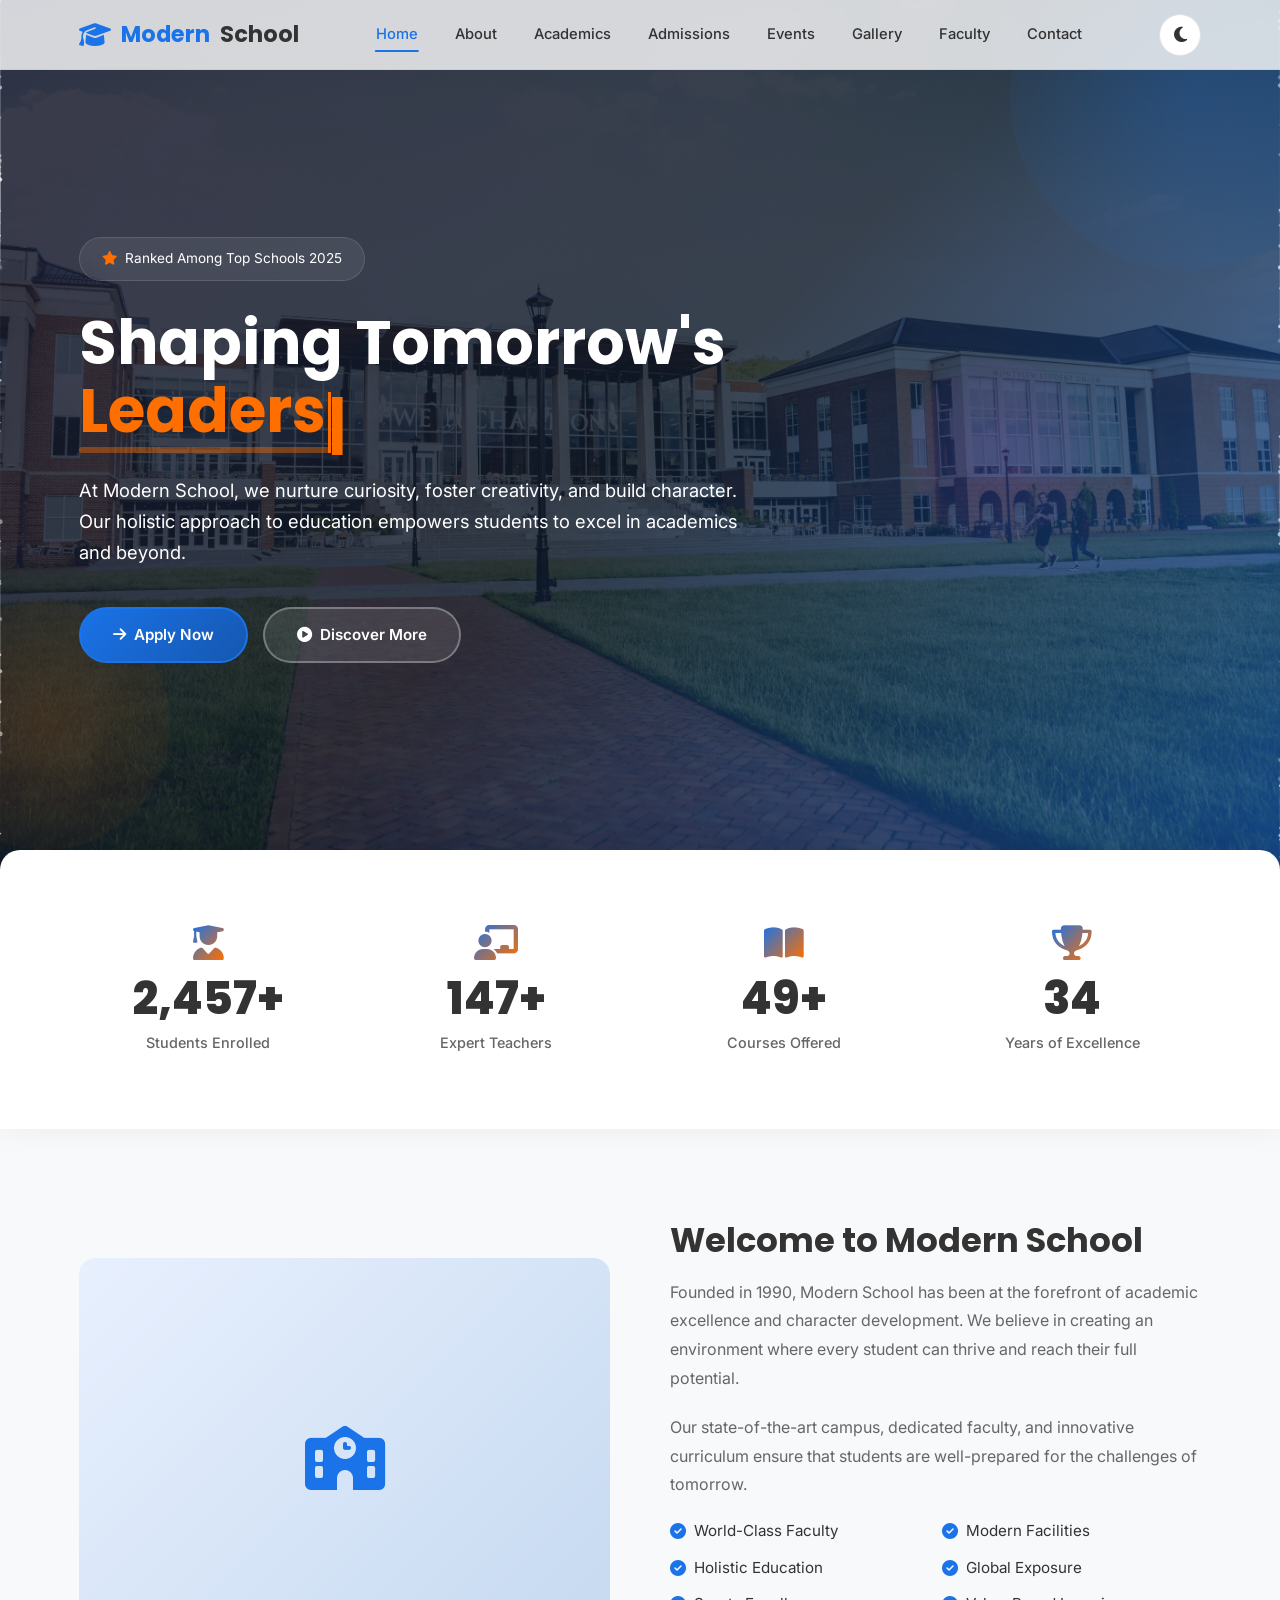
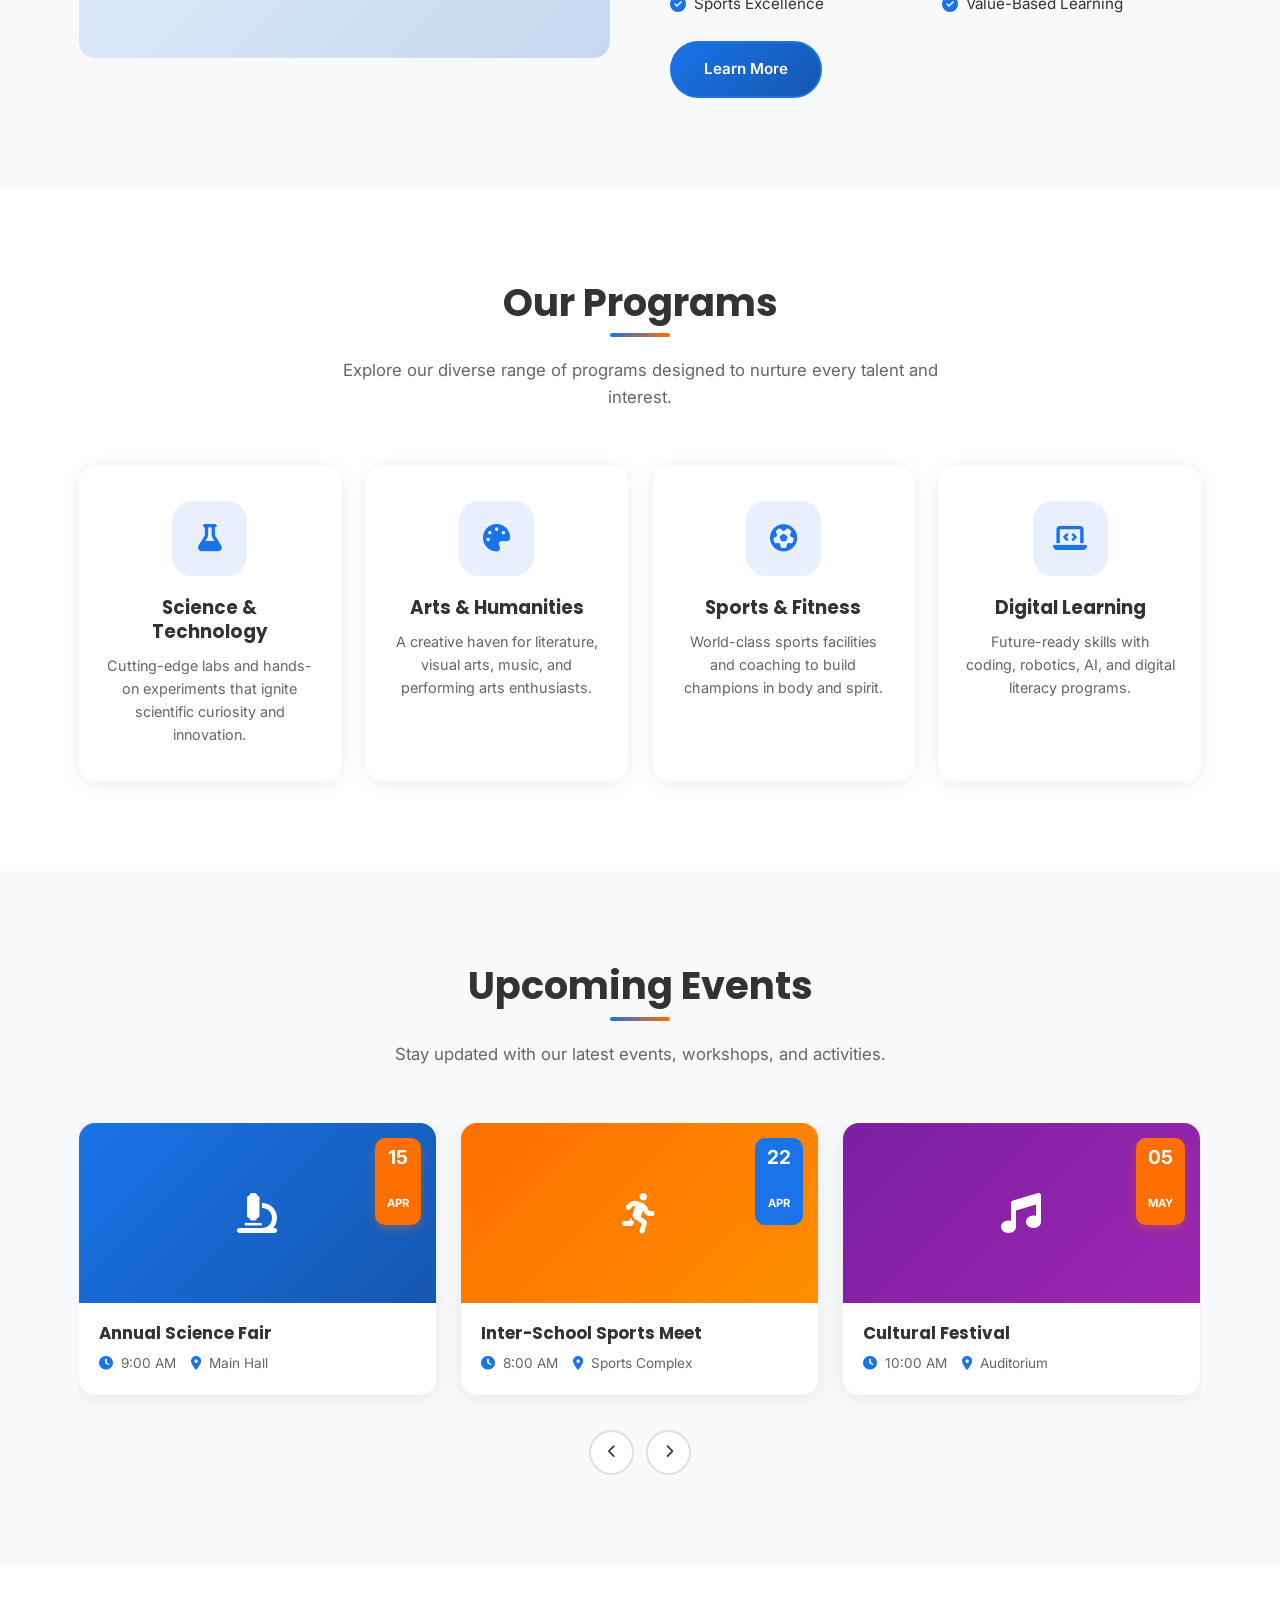
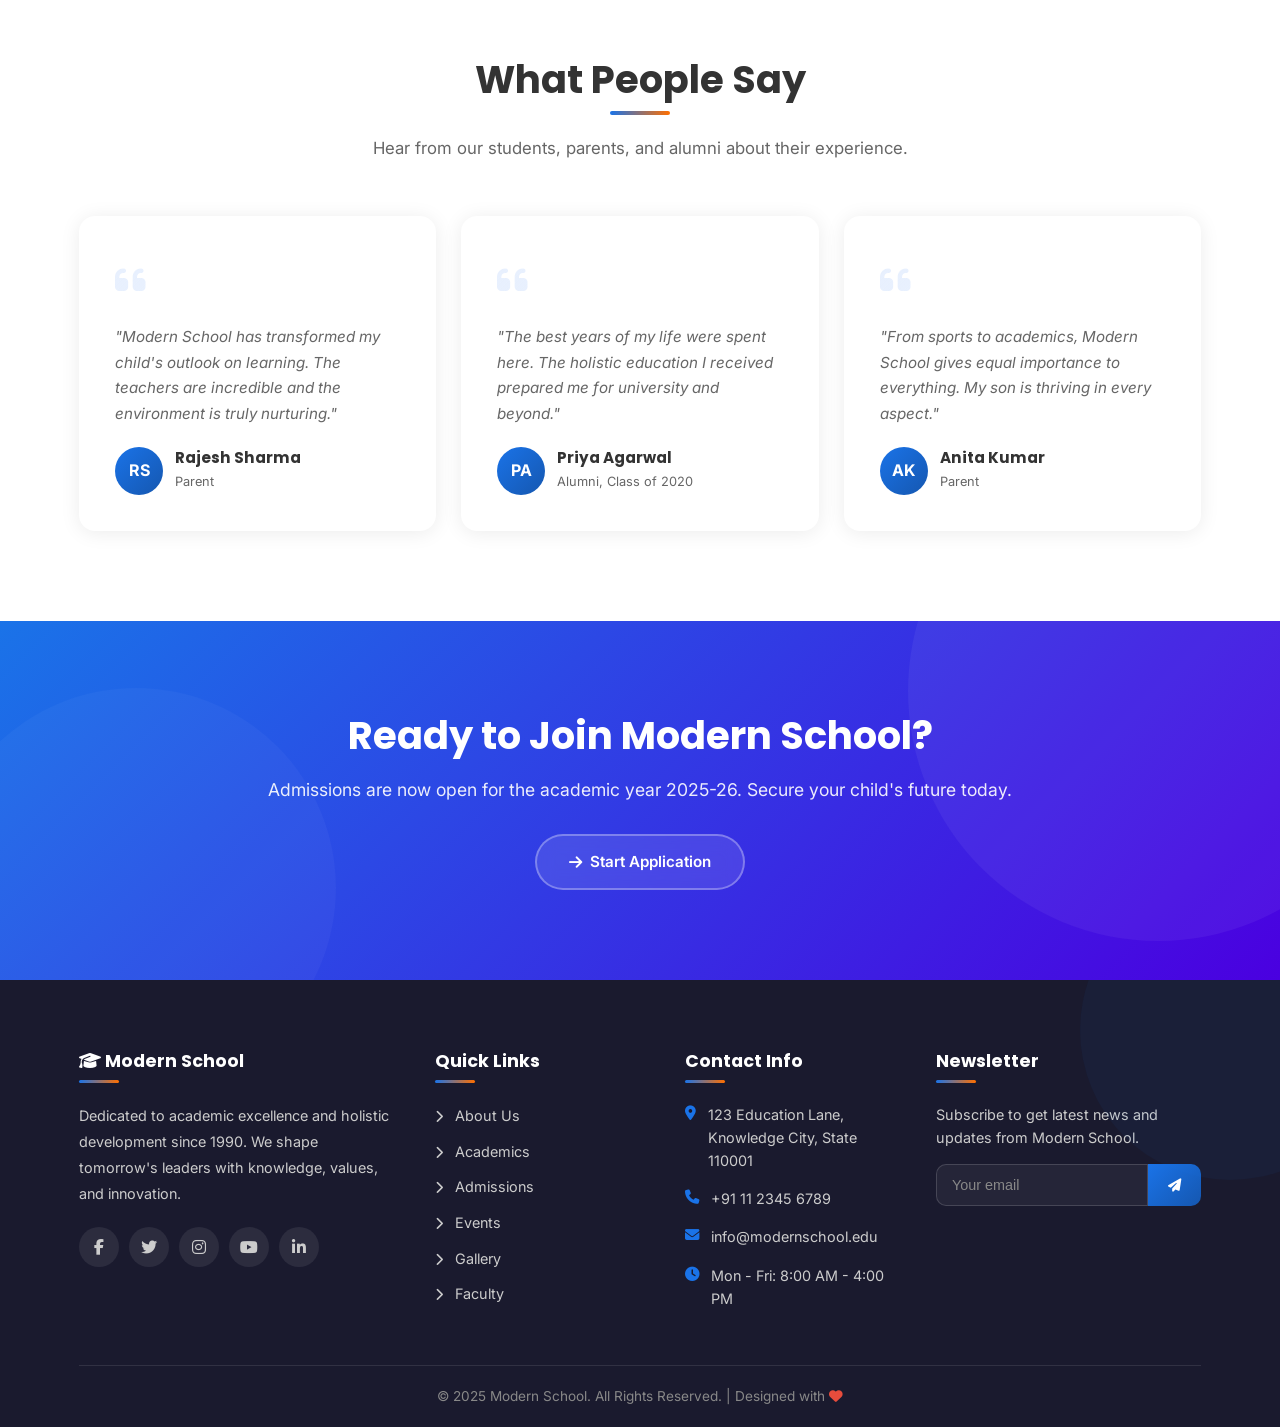
==== index.html @ cb068c55 "Initial commit" ====
<!DOCTYPE html>
<html lang="en">
<head>
  <meta charset="UTF-8">
  <meta name="viewport" content="width=device-width, initial-scale=1.0">
  <title>Modern School — Shaping Tomorrow's Leaders</title>
  <link rel="preconnect" href="https://fonts.googleapis.com">
  <link href="https://fonts.googleapis.com/css2?family=Inter:wght@400;500;600;700&family=Poppins:wght@600;700;800&display=swap" rel="stylesheet">
  <link rel="stylesheet" href="https://cdnjs.cloudflare.com/ajax/libs/font-awesome/6.4.0/css/all.min.css">
  <link rel="stylesheet" href="css/style.css">
</head>
<body class="loading">

  <!-- PRELOADER -->
  <div class="preloader">
    <div class="preloader-spinner"></div>
    <div class="preloader-text">Modern School</div>
  </div>

  <!-- NAVBAR -->
  <nav class="navbar">
    <div class="container">
      <a href="index.html" class="nav-logo">
        <i class="fas fa-graduation-cap"></i>
        Modern<span>School</span>
      </a>
      <div class="nav-links">
        <a href="index.html" class="active">Home</a>
        <a href="about.html">About</a>
        <a href="academics.html">Academics</a>
        <a href="admissions.html">Admissions</a>
        <a href="events.html">Events</a>
        <a href="gallery.html">Gallery</a>
        <a href="teachers.html">Faculty</a>
        <a href="contact.html">Contact</a>
      </div>
      <div class="nav-right">
        <button class="theme-toggle" aria-label="Toggle dark mode">
          <i class="fas fa-moon"></i>
        </button>
        <button class="hamburger" aria-label="Toggle menu">
          <span></span><span></span><span></span>
        </button>
      </div>
    </div>
  </nav>

  <!-- MOBILE MENU -->
  <div class="mobile-overlay"></div>
  <div class="mobile-menu">
    <a href="index.html" class="active">Home</a>
    <a href="about.html">About</a>
    <a href="academics.html">Academics</a>
    <a href="admissions.html">Admissions</a>
    <a href="events.html">Events</a>
    <a href="gallery.html">Gallery</a>
    <a href="teachers.html">Faculty</a>
    <a href="contact.html">Contact</a>
  </div>

  <!-- HERO SECTION -->
  <section class="hero">
    <canvas id="particles-canvas"></canvas>
    <div class="hero-shapes">
      <div class="shape"></div>
      <div class="shape"></div>
      <div class="shape"></div>
    </div>
    <div class="container">
      <div class="hero-content">
        <div class="hero-badge">
          <i class="fas fa-star"></i>
          Ranked Among Top Schools 2025
        </div>
        <h1>Shaping Tomorrow's <span class="highlight"><span class="typed-text" data-words='["Leaders","Innovators","Thinkers","Achievers"]'></span><span class="typed-cursor">|</span></span></h1>
        <p>At Modern School, we nurture curiosity, foster creativity, and build character. Our holistic approach to education empowers students to excel in academics and beyond.</p>
        <div class="hero-buttons">
          <a href="admissions.html" class="btn btn-primary">
            <i class="fas fa-arrow-right"></i> Apply Now
          </a>
          <a href="about.html" class="btn btn-secondary">
            <i class="fas fa-play-circle"></i> Discover More
          </a>
        </div>
      </div>
    </div>
  </section>

  <!-- STATS COUNTER -->
  <section class="stats">
    <div class="container">
      <div class="stats-grid stagger-reveal">
        <div class="stat-item">
          <i class="fas fa-user-graduate"></i>
          <div class="stat-number" data-target="2500" data-suffix="+">0</div>
          <div class="stat-label">Students Enrolled</div>
        </div>
        <div class="stat-item">
          <i class="fas fa-chalkboard-teacher"></i>
          <div class="stat-number" data-target="150" data-suffix="+">0</div>
          <div class="stat-label">Expert Teachers</div>
        </div>
        <div class="stat-item">
          <i class="fas fa-book-open"></i>
          <div class="stat-number" data-target="50" data-suffix="+">0</div>
          <div class="stat-label">Courses Offered</div>
        </div>
        <div class="stat-item">
          <i class="fas fa-trophy"></i>
          <div class="stat-number" data-target="35" data-suffix="">0</div>
          <div class="stat-label">Years of Excellence</div>
        </div>
      </div>
    </div>
  </section>

  <!-- ABOUT PREVIEW -->
  <section class="section bg-light">
    <div class="container">
      <div class="about-preview">
        <div class="about-img reveal-left">
          <div class="about-img-placeholder">
            <i class="fas fa-school"></i>
          </div>
        </div>
        <div class="about-text reveal-right">
          <h2>Welcome to Modern School</h2>
          <p>Founded in 1990, Modern School has been at the forefront of academic excellence and character development. We believe in creating an environment where every student can thrive and reach their full potential.</p>
          <p>Our state-of-the-art campus, dedicated faculty, and innovative curriculum ensure that students are well-prepared for the challenges of tomorrow.</p>
          <ul class="about-features">
            <li><i class="fas fa-check-circle"></i> World-Class Faculty</li>
            <li><i class="fas fa-check-circle"></i> Modern Facilities</li>
            <li><i class="fas fa-check-circle"></i> Holistic Education</li>
            <li><i class="fas fa-check-circle"></i> Global Exposure</li>
            <li><i class="fas fa-check-circle"></i> Sports Excellence</li>
            <li><i class="fas fa-check-circle"></i> Value-Based Learning</li>
          </ul>
          <a href="about.html" class="btn btn-primary">Learn More</a>
        </div>
      </div>
    </div>
  </section>

  <!-- FEATURED PROGRAMS -->
  <section class="section bg-white">
    <div class="container">
      <div class="section-header reveal">
        <h2>Our Programs</h2>
        <p>Explore our diverse range of programs designed to nurture every talent and interest.</p>
      </div>
      <div class="programs-grid stagger-reveal">
        <div class="program-card">
          <div class="program-icon"><i class="fas fa-flask"></i></div>
          <h3>Science & Technology</h3>
          <p>Cutting-edge labs and hands-on experiments that ignite scientific curiosity and innovation.</p>
        </div>
        <div class="program-card">
          <div class="program-icon"><i class="fas fa-palette"></i></div>
          <h3>Arts & Humanities</h3>
          <p>A creative haven for literature, visual arts, music, and performing arts enthusiasts.</p>
        </div>
        <div class="program-card">
          <div class="program-icon"><i class="fas fa-futbol"></i></div>
          <h3>Sports & Fitness</h3>
          <p>World-class sports facilities and coaching to build champions in body and spirit.</p>
        </div>
        <div class="program-card">
          <div class="program-icon"><i class="fas fa-laptop-code"></i></div>
          <h3>Digital Learning</h3>
          <p>Future-ready skills with coding, robotics, AI, and digital literacy programs.</p>
        </div>
      </div>
    </div>
  </section>

  <!-- UPCOMING EVENTS -->
  <section class="section bg-light">
    <div class="container">
      <div class="section-header reveal">
        <h2>Upcoming Events</h2>
        <p>Stay updated with our latest events, workshops, and activities.</p>
      </div>
      <div class="events-carousel">
        <div class="events-track">
          <div class="event-card">
            <div class="event-img">
              <i class="fas fa-microscope"></i>
              <div class="event-date-badge">
                <span class="day">15</span>
                <span class="month">Apr</span>
              </div>
            </div>
            <div class="event-info">
              <h3>Annual Science Fair</h3>
              <div class="event-meta">
                <span><i class="fas fa-clock"></i> 9:00 AM</span>
                <span><i class="fas fa-map-marker-alt"></i> Main Hall</span>
              </div>
            </div>
          </div>
          <div class="event-card">
            <div class="event-img" style="background: linear-gradient(135deg, #ff6f00, #ff8f00);">
              <i class="fas fa-running"></i>
              <div class="event-date-badge" style="background: var(--primary);">
                <span class="day">22</span>
                <span class="month">Apr</span>
              </div>
            </div>
            <div class="event-info">
              <h3>Inter-School Sports Meet</h3>
              <div class="event-meta">
                <span><i class="fas fa-clock"></i> 8:00 AM</span>
                <span><i class="fas fa-map-marker-alt"></i> Sports Complex</span>
              </div>
            </div>
          </div>
          <div class="event-card">
            <div class="event-img" style="background: linear-gradient(135deg, #7b1fa2, #9c27b0);">
              <i class="fas fa-music"></i>
              <div class="event-date-badge">
                <span class="day">05</span>
                <span class="month">May</span>
              </div>
            </div>
            <div class="event-info">
              <h3>Cultural Festival</h3>
              <div class="event-meta">
                <span><i class="fas fa-clock"></i> 10:00 AM</span>
                <span><i class="fas fa-map-marker-alt"></i> Auditorium</span>
              </div>
            </div>
          </div>
          <div class="event-card">
            <div class="event-img" style="background: linear-gradient(135deg, #2e7d32, #43a047);">
              <i class="fas fa-tree"></i>
              <div class="event-date-badge">
                <span class="day">12</span>
                <span class="month">May</span>
              </div>
            </div>
            <div class="event-info">
              <h3>Environment Day Rally</h3>
              <div class="event-meta">
                <span><i class="fas fa-clock"></i> 7:30 AM</span>
                <span><i class="fas fa-map-marker-alt"></i> Campus Grounds</span>
              </div>
            </div>
          </div>
          <div class="event-card">
            <div class="event-img" style="background: linear-gradient(135deg, #c62828, #e53935);">
              <i class="fas fa-graduation-cap"></i>
              <div class="event-date-badge">
                <span class="day">20</span>
                <span class="month">May</span>
              </div>
            </div>
            <div class="event-info">
              <h3>Graduation Ceremony</h3>
              <div class="event-meta">
                <span><i class="fas fa-clock"></i> 4:00 PM</span>
                <span><i class="fas fa-map-marker-alt"></i> Grand Hall</span>
              </div>
            </div>
          </div>
        </div>
        <div class="carousel-controls">
          <button class="carousel-btn carousel-prev"><i class="fas fa-chevron-left"></i></button>
          <button class="carousel-btn carousel-next"><i class="fas fa-chevron-right"></i></button>
        </div>
      </div>
    </div>
  </section>

  <!-- TESTIMONIALS -->
  <section class="section bg-white">
    <div class="container">
      <div class="section-header reveal">
        <h2>What People Say</h2>
        <p>Hear from our students, parents, and alumni about their experience.</p>
      </div>
      <div class="testimonials-grid stagger-reveal">
        <div class="testimonial-card">
          <div class="quote-icon"><i class="fas fa-quote-left"></i></div>
          <p>"Modern School has transformed my child's outlook on learning. The teachers are incredible and the environment is truly nurturing."</p>
          <div class="testimonial-author">
            <div class="testimonial-avatar">RS</div>
            <div>
              <h4>Rajesh Sharma</h4>
              <span>Parent</span>
            </div>
          </div>
        </div>
        <div class="testimonial-card">
          <div class="quote-icon"><i class="fas fa-quote-left"></i></div>
          <p>"The best years of my life were spent here. The holistic education I received prepared me for university and beyond."</p>
          <div class="testimonial-author">
            <div class="testimonial-avatar">PA</div>
            <div>
              <h4>Priya Agarwal</h4>
              <span>Alumni, Class of 2020</span>
            </div>
          </div>
        </div>
        <div class="testimonial-card">
          <div class="quote-icon"><i class="fas fa-quote-left"></i></div>
          <p>"From sports to academics, Modern School gives equal importance to everything. My son is thriving in every aspect."</p>
          <div class="testimonial-author">
            <div class="testimonial-avatar">AK</div>
            <div>
              <h4>Anita Kumar</h4>
              <span>Parent</span>
            </div>
          </div>
        </div>
      </div>
    </div>
  </section>

  <!-- CTA BANNER -->
  <section class="cta-banner">
    <div class="container reveal-scale">
      <h2>Ready to Join Modern School?</h2>
      <p>Admissions are now open for the academic year 2025-26. Secure your child's future today.</p>
      <a href="admissions.html" class="btn btn-secondary"><i class="fas fa-arrow-right"></i> Start Application</a>
    </div>
  </section>

  <!-- FOOTER -->
  <footer class="footer">
    <div class="container">
      <div class="footer-grid">
        <div class="footer-col footer-about">
          <h3><i class="fas fa-graduation-cap"></i> Modern School</h3>
          <p>Dedicated to academic excellence and holistic development since 1990. We shape tomorrow's leaders with knowledge, values, and innovation.</p>
          <div class="footer-social">
            <a href="#"><i class="fab fa-facebook-f"></i></a>
            <a href="#"><i class="fab fa-twitter"></i></a>
            <a href="#"><i class="fab fa-instagram"></i></a>
            <a href="#"><i class="fab fa-youtube"></i></a>
            <a href="#"><i class="fab fa-linkedin-in"></i></a>
          </div>
        </div>
        <div class="footer-col">
          <h3>Quick Links</h3>
          <ul class="footer-links">
            <li><a href="about.html"><i class="fas fa-chevron-right"></i> About Us</a></li>
            <li><a href="academics.html"><i class="fas fa-chevron-right"></i> Academics</a></li>
            <li><a href="admissions.html"><i class="fas fa-chevron-right"></i> Admissions</a></li>
            <li><a href="events.html"><i class="fas fa-chevron-right"></i> Events</a></li>
            <li><a href="gallery.html"><i class="fas fa-chevron-right"></i> Gallery</a></li>
            <li><a href="teachers.html"><i class="fas fa-chevron-right"></i> Faculty</a></li>
          </ul>
        </div>
        <div class="footer-col">
          <h3>Contact Info</h3>
          <ul class="footer-contact">
            <li><i class="fas fa-map-marker-alt"></i> 123 Education Lane, Knowledge City, State 110001</li>
            <li><i class="fas fa-phone"></i> +91 11 2345 6789</li>
            <li><i class="fas fa-envelope"></i> info@modernschool.edu</li>
            <li><i class="fas fa-clock"></i> Mon - Fri: 8:00 AM - 4:00 PM</li>
          </ul>
        </div>
        <div class="footer-col footer-newsletter">
          <h3>Newsletter</h3>
          <p>Subscribe to get latest news and updates from Modern School.</p>
          <form class="newsletter-form" onsubmit="event.preventDefault(); alert('Subscribed successfully!');">
            <input type="email" placeholder="Your email" required>
            <button type="submit"><i class="fas fa-paper-plane"></i></button>
          </form>
        </div>
      </div>
      <div class="footer-bottom">
        <p>&copy; 2025 Modern School. All Rights Reserved. | Designed with <i class="fas fa-heart" style="color: #e74c3c;"></i></p>
      </div>
    </div>
  </footer>

  <!-- BACK TO TOP -->
  <button class="back-to-top" aria-label="Back to top">
    <i class="fas fa-chevron-up"></i>
  </button>

  <script src="js/main.js"></script>
</body>
</html>
---- css/style.css ----
/* ============================================
   Modern School Website - Complete Stylesheet
   ENHANCED: Animations, Glassmorphism, Modern FX
   ============================================ */

/* ---------- CSS Variables / Theme ---------- */
:root {
  --primary: #1a73e8;
  --primary-dark: #1557b0;
  --primary-light: #e8f0fe;
  --secondary: #ff6f00;
  --secondary-light: #fff3e0;
  --dark: #1a1a2e;
  --light: #f8f9fa;
  --white: #ffffff;
  --text: #333333;
  --text-light: #666666;
  --border: #e0e0e0;
  --shadow: 0 2px 20px rgba(0, 0, 0, 0.08);
  --shadow-lg: 0 10px 40px rgba(0, 0, 0, 0.12);
  --glass: rgba(255, 255, 255, 0.15);
  --glass-border: rgba(255, 255, 255, 0.2);
  --radius: 16px;
  --radius-sm: 10px;
  --transition: 0.3s cubic-bezier(0.4, 0, 0.2, 1);
  --bounce: 0.5s cubic-bezier(0.68, -0.55, 0.265, 1.55);
  --font: 'Inter', sans-serif;
  --font-heading: 'Poppins', sans-serif;
  --navbar-height: 70px;
  --glow: 0 0 20px rgba(26, 115, 232, 0.3);
}

/* Dark Mode */
[data-theme="dark"] {
  --dark: #0d0d1a;
  --light: #1a1a2e;
  --white: #16213e;
  --text: #e0e0e0;
  --text-light: #b0b0b0;
  --border: #2a2a4a;
  --shadow: 0 2px 20px rgba(0, 0, 0, 0.3);
  --shadow-lg: 0 10px 40px rgba(0, 0, 0, 0.4);
  --primary-light: #1a2a4a;
  --secondary-light: #2a1a0a;
  --glass: rgba(22, 33, 62, 0.6);
  --glass-border: rgba(255, 255, 255, 0.08);
}

/* ---------- Preloader ---------- */
.preloader {
  position: fixed;
  top: 0;
  left: 0;
  width: 100%;
  height: 100%;
  background: var(--dark);
  z-index: 9999;
  display: flex;
  align-items: center;
  justify-content: center;
  flex-direction: column;
  gap: 20px;
  transition: opacity 0.5s ease, visibility 0.5s ease;
}

.preloader.hidden {
  opacity: 0;
  visibility: hidden;
}

.preloader-spinner {
  width: 50px;
  height: 50px;
  border: 4px solid rgba(26, 115, 232, 0.2);
  border-top-color: var(--primary);
  border-radius: 50%;
  animation: spin 0.8s linear infinite;
}

.preloader-text {
  color: #fff;
  font-family: var(--font-heading);
  font-size: 1.2rem;
  font-weight: 600;
  animation: pulse 1.5s ease-in-out infinite;
}

@keyframes spin {
  to { transform: rotate(360deg); }
}

@keyframes pulse {
  0%, 100% { opacity: 0.5; }
  50% { opacity: 1; }
}

/* ---------- Reset & Base ---------- */
*,
*::before,
*::after {
  margin: 0;
  padding: 0;
  box-sizing: border-box;
}

html {
  scroll-behavior: smooth;
  scroll-padding-top: var(--navbar-height);
}

body {
  font-family: var(--font);
  color: var(--text);
  background: var(--light);
  line-height: 1.6;
  overflow-x: hidden;
}

body.loading {
  overflow: hidden;
}

h1, h2, h3, h4, h5, h6 {
  font-family: var(--font-heading);
  font-weight: 700;
  line-height: 1.3;
}

a {
  text-decoration: none;
  color: var(--primary);
  transition: color var(--transition);
}

a:hover {
  color: var(--primary-dark);
}

img {
  max-width: 100%;
  height: auto;
  display: block;
}

ul {
  list-style: none;
}

.container {
  width: 90%;
  max-width: 1200px;
  margin: 0 auto;
  padding: 0 15px;
}

/* ---------- Utility Classes ---------- */
.section {
  padding: 90px 0;
  position: relative;
}

.section-header {
  text-align: center;
  margin-bottom: 55px;
}

.section-header h2 {
  font-size: 2.4rem;
  color: var(--text);
  margin-bottom: 10px;
  position: relative;
  display: inline-block;
}

.section-header h2::after {
  content: '';
  position: absolute;
  bottom: -10px;
  left: 50%;
  transform: translateX(-50%);
  width: 60px;
  height: 4px;
  background: linear-gradient(90deg, var(--primary), var(--secondary));
  border-radius: 2px;
  animation: shimmer 2s ease-in-out infinite;
}

@keyframes shimmer {
  0%, 100% { width: 60px; opacity: 1; }
  50% { width: 100px; opacity: 0.8; }
}

.section-header p {
  color: var(--text-light);
  font-size: 1.05rem;
  max-width: 600px;
  margin: 20px auto 0;
}

/* Animated Gradient Text */
.gradient-text {
  background: linear-gradient(135deg, var(--primary), var(--secondary), #e040fb, var(--primary));
  background-size: 300% 300%;
  -webkit-background-clip: text;
  -webkit-text-fill-color: transparent;
  background-clip: text;
  animation: gradientShift 4s ease infinite;
}

@keyframes gradientShift {
  0% { background-position: 0% 50%; }
  50% { background-position: 100% 50%; }
  100% { background-position: 0% 50%; }
}

/* Buttons */
.btn {
  display: inline-flex;
  align-items: center;
  gap: 8px;
  padding: 14px 32px;
  border-radius: 50px;
  font-size: 0.95rem;
  font-weight: 600;
  cursor: pointer;
  transition: all var(--transition);
  border: 2px solid transparent;
  font-family: var(--font);
  position: relative;
  overflow: hidden;
}

.btn::before {
  content: '';
  position: absolute;
  top: 50%;
  left: 50%;
  width: 0;
  height: 0;
  border-radius: 50%;
  background: rgba(255, 255, 255, 0.2);
  transform: translate(-50%, -50%);
  transition: width 0.6s ease, height 0.6s ease;
}

.btn:hover::before {
  width: 300px;
  height: 300px;
}

.btn-primary {
  background: linear-gradient(135deg, var(--primary), var(--primary-dark));
  color: #fff;
  border-color: var(--primary);
}

.btn-primary:hover {
  transform: translateY(-3px);
  box-shadow: 0 8px 25px rgba(26, 115, 232, 0.4);
  color: #fff;
}

.btn-secondary {
  background: rgba(255, 255, 255, 0.1);
  backdrop-filter: blur(10px);
  color: #fff;
  border-color: rgba(255, 255, 255, 0.3);
}

.btn-secondary:hover {
  background: #fff;
  color: var(--primary);
  transform: translateY(-3px);
  box-shadow: 0 8px 25px rgba(255, 255, 255, 0.3);
}

.btn-outline {
  background: transparent;
  color: var(--primary);
  border-color: var(--primary);
}

.btn-outline:hover {
  background: var(--primary);
  color: #fff;
  transform: translateY(-3px);
}

.text-primary { color: var(--primary); }
.text-secondary { color: var(--secondary); }
.bg-white { background: var(--white); }
.bg-light { background: var(--light); }

/* ============ SCROLL REVEAL ANIMATIONS ============ */
.reveal {
  opacity: 0;
  transform: translateY(40px);
  transition: opacity 0.7s cubic-bezier(0.4, 0, 0.2, 1), transform 0.7s cubic-bezier(0.4, 0, 0.2, 1);
}

.reveal.active {
  opacity: 1;
  transform: translateY(0);
}

.reveal-left {
  opacity: 0;
  transform: translateX(-50px);
  transition: opacity 0.7s cubic-bezier(0.4, 0, 0.2, 1), transform 0.7s cubic-bezier(0.4, 0, 0.2, 1);
}

.reveal-left.active {
  opacity: 1;
  transform: translateX(0);
}

.reveal-right {
  opacity: 0;
  transform: translateX(50px);
  transition: opacity 0.7s cubic-bezier(0.4, 0, 0.2, 1), transform 0.7s cubic-bezier(0.4, 0, 0.2, 1);
}

.reveal-right.active {
  opacity: 1;
  transform: translateX(0);
}

/* Staggered reveal for grid children */
.stagger-reveal > * {
  opacity: 0;
  transform: translateY(40px) scale(0.95);
  transition: opacity 0.6s cubic-bezier(0.4, 0, 0.2, 1),
              transform 0.6s cubic-bezier(0.4, 0, 0.2, 1);
}

.stagger-reveal.active > *:nth-child(1) { transition-delay: 0.05s; }
.stagger-reveal.active > *:nth-child(2) { transition-delay: 0.12s; }
.stagger-reveal.active > *:nth-child(3) { transition-delay: 0.19s; }
.stagger-reveal.active > *:nth-child(4) { transition-delay: 0.26s; }
.stagger-reveal.active > *:nth-child(5) { transition-delay: 0.33s; }
.stagger-reveal.active > *:nth-child(6) { transition-delay: 0.40s; }
.stagger-reveal.active > *:nth-child(7) { transition-delay: 0.47s; }
.stagger-reveal.active > *:nth-child(8) { transition-delay: 0.54s; }
.stagger-reveal.active > *:nth-child(9) { transition-delay: 0.61s; }
.stagger-reveal.active > *:nth-child(10) { transition-delay: 0.68s; }
.stagger-reveal.active > *:nth-child(11) { transition-delay: 0.75s; }
.stagger-reveal.active > *:nth-child(12) { transition-delay: 0.82s; }

.stagger-reveal.active > * {
  opacity: 1;
  transform: translateY(0) scale(1);
}

/* Scale up reveal */
.reveal-scale {
  opacity: 0;
  transform: scale(0.8);
  transition: opacity 0.6s ease, transform 0.6s cubic-bezier(0.4, 0, 0.2, 1);
}

.reveal-scale.active {
  opacity: 1;
  transform: scale(1);
}

/* Wave Section Divider */
.wave-divider {
  position: relative;
  margin-top: -2px;
}

.wave-divider svg {
  display: block;
  width: 100%;
  height: auto;
}

/* ============================================
   NAVIGATION BAR
   ============================================ */
.navbar {
  position: fixed;
  top: 0;
  left: 0;
  width: 100%;
  height: var(--navbar-height);
  background: rgba(255, 255, 255, 0.8);
  backdrop-filter: blur(20px);
  -webkit-backdrop-filter: blur(20px);
  z-index: 1000;
  transition: all var(--transition);
  border-bottom: 1px solid rgba(0, 0, 0, 0.05);
}

[data-theme="dark"] .navbar {
  background: rgba(22, 33, 62, 0.85);
  border-bottom: 1px solid rgba(255, 255, 255, 0.05);
}

.navbar.scrolled {
  box-shadow: 0 4px 30px rgba(0, 0, 0, 0.1);
  background: rgba(255, 255, 255, 0.95);
}

[data-theme="dark"] .navbar.scrolled {
  background: rgba(22, 33, 62, 0.95);
}

.navbar .container {
  display: flex;
  align-items: center;
  justify-content: space-between;
  height: 100%;
}

.nav-logo {
  display: flex;
  align-items: center;
  gap: 10px;
  font-family: var(--font-heading);
  font-size: 1.4rem;
  font-weight: 700;
  color: var(--primary);
  transition: transform var(--transition);
}

.nav-logo:hover {
  transform: scale(1.03);
  color: var(--primary);
}

.nav-logo i {
  font-size: 1.6rem;
  animation: float 3s ease-in-out infinite;
}

.nav-logo span {
  color: var(--text);
}

.nav-links {
  display: flex;
  align-items: center;
  gap: 5px;
}

.nav-links a {
  padding: 8px 16px;
  color: var(--text);
  font-weight: 500;
  font-size: 0.92rem;
  border-radius: var(--radius-sm);
  transition: all var(--transition);
  position: relative;
}

.nav-links a::after {
  content: '';
  position: absolute;
  bottom: 2px;
  left: 50%;
  width: 0;
  height: 2px;
  background: var(--primary);
  border-radius: 1px;
  transition: all var(--transition);
  transform: translateX(-50%);
}

.nav-links a:hover::after,
.nav-links a.active::after {
  width: 60%;
}

.nav-links a:hover,
.nav-links a.active {
  color: var(--primary);
}

.nav-right {
  display: flex;
  align-items: center;
  gap: 10px;
}

.theme-toggle {
  width: 42px;
  height: 42px;
  border-radius: 50%;
  border: 1px solid var(--border);
  background: var(--white);
  color: var(--text);
  cursor: pointer;
  display: flex;
  align-items: center;
  justify-content: center;
  font-size: 1.1rem;
  transition: all var(--bounce);
}

.theme-toggle:hover {
  background: var(--primary);
  color: #fff;
  border-color: var(--primary);
  transform: rotate(30deg) scale(1.1);
}

.hamburger {
  display: none;
  flex-direction: column;
  gap: 5px;
  cursor: pointer;
  padding: 5px;
  background: none;
  border: none;
  z-index: 1001;
}

.hamburger span {
  display: block;
  width: 25px;
  height: 2.5px;
  background: var(--text);
  border-radius: 2px;
  transition: all var(--transition);
  transform-origin: center;
}

.hamburger.active span:nth-child(1) {
  transform: rotate(45deg) translate(5px, 5px);
}

.hamburger.active span:nth-child(2) {
  opacity: 0;
  transform: scaleX(0);
}

.hamburger.active span:nth-child(3) {
  transform: rotate(-45deg) translate(5px, -5px);
}

/* Mobile sidebar */
.mobile-menu {
  display: none;
  position: fixed;
  top: 0;
  right: -300px;
  width: 280px;
  height: 100vh;
  background: var(--white);
  backdrop-filter: blur(20px);
  box-shadow: var(--shadow-lg);
  z-index: 999;
  transition: right 0.4s cubic-bezier(0.4, 0, 0.2, 1);
  padding: 90px 30px 30px;
  overflow-y: auto;
}

.mobile-menu.active {
  right: 0;
}

.mobile-menu a {
  display: block;
  padding: 12px 15px;
  color: var(--text);
  font-weight: 500;
  font-size: 1rem;
  border-radius: var(--radius-sm);
  transition: all var(--transition);
  margin-bottom: 4px;
  transform: translateX(20px);
  opacity: 0;
}

.mobile-menu.active a {
  transform: translateX(0);
  opacity: 1;
}

.mobile-menu.active a:nth-child(1) { transition-delay: 0.1s; }
.mobile-menu.active a:nth-child(2) { transition-delay: 0.15s; }
.mobile-menu.active a:nth-child(3) { transition-delay: 0.2s; }
.mobile-menu.active a:nth-child(4) { transition-delay: 0.25s; }
.mobile-menu.active a:nth-child(5) { transition-delay: 0.3s; }
.mobile-menu.active a:nth-child(6) { transition-delay: 0.35s; }
.mobile-menu.active a:nth-child(7) { transition-delay: 0.4s; }
.mobile-menu.active a:nth-child(8) { transition-delay: 0.45s; }

.mobile-menu a:hover,
.mobile-menu a.active {
  background: var(--primary-light);
  color: var(--primary);
}

.mobile-overlay {
  display: none;
  position: fixed;
  top: 0;
  left: 0;
  width: 100%;
  height: 100%;
  background: rgba(0, 0, 0, 0.5);
  backdrop-filter: blur(4px);
  z-index: 998;
  opacity: 0;
  transition: opacity var(--transition);
}

.mobile-overlay.active {
  opacity: 1;
}

/* ============================================
   FOOTER
   ============================================ */
.footer {
  background: var(--dark);
  color: #ccc;
  padding: 70px 0 0;
  position: relative;
  overflow: hidden;
}

.footer::before {
  content: '';
  position: absolute;
  top: -100px;
  right: -100px;
  width: 300px;
  height: 300px;
  border-radius: 50%;
  background: rgba(26, 115, 232, 0.05);
  animation: float 8s ease-in-out infinite;
}

.footer-grid {
  display: grid;
  grid-template-columns: 1.5fr 1fr 1fr 1.2fr;
  gap: 40px;
  padding-bottom: 40px;
  border-bottom: 1px solid rgba(255, 255, 255, 0.1);
}

.footer-col h3 {
  color: #fff;
  font-size: 1.1rem;
  margin-bottom: 20px;
  position: relative;
  padding-bottom: 10px;
}

.footer-col h3::after {
  content: '';
  position: absolute;
  bottom: 0;
  left: 0;
  width: 40px;
  height: 3px;
  background: linear-gradient(90deg, var(--primary), var(--secondary));
  border-radius: 2px;
}

.footer-about p {
  font-size: 0.9rem;
  line-height: 1.8;
  margin-bottom: 20px;
}

.footer-social {
  display: flex;
  gap: 10px;
}

.footer-social a {
  width: 40px;
  height: 40px;
  border-radius: 50%;
  background: rgba(255, 255, 255, 0.08);
  color: #ccc;
  display: flex;
  align-items: center;
  justify-content: center;
  transition: all var(--bounce);
}

.footer-social a:hover {
  background: var(--primary);
  color: #fff;
  transform: translateY(-5px) scale(1.1);
  box-shadow: 0 5px 15px rgba(26, 115, 232, 0.4);
}

.footer-links li {
  margin-bottom: 10px;
}

.footer-links a {
  color: #ccc;
  font-size: 0.9rem;
  transition: all var(--transition);
  display: inline-block;
}

.footer-links a:hover {
  color: var(--primary);
  transform: translateX(5px);
}

.footer-links a i {
  margin-right: 8px;
  font-size: 0.8rem;
  transition: transform var(--transition);
}

.footer-links a:hover i {
  transform: translateX(3px);
}

.footer-contact li {
  display: flex;
  gap: 12px;
  margin-bottom: 15px;
  font-size: 0.9rem;
}

.footer-contact i {
  color: var(--primary);
  margin-top: 3px;
}

.footer-newsletter p {
  font-size: 0.9rem;
  margin-bottom: 15px;
}

.newsletter-form {
  display: flex;
  gap: 0;
}

.newsletter-form input {
  flex: 1;
  padding: 12px 15px;
  border: 1px solid rgba(255, 255, 255, 0.15);
  background: rgba(255, 255, 255, 0.05);
  color: #fff;
  border-radius: var(--radius-sm) 0 0 var(--radius-sm);
  font-size: 0.9rem;
  outline: none;
  transition: border-color var(--transition);
}

.newsletter-form input:focus {
  border-color: var(--primary);
}

.newsletter-form input::placeholder {
  color: #888;
}

.newsletter-form button {
  padding: 12px 20px;
  background: linear-gradient(135deg, var(--primary), var(--primary-dark));
  color: #fff;
  border: none;
  border-radius: 0 var(--radius-sm) var(--radius-sm) 0;
  cursor: pointer;
  transition: all var(--transition);
}

.newsletter-form button:hover {
  background: linear-gradient(135deg, var(--secondary), #e65100);
  transform: scale(1.05);
}

.footer-bottom {
  padding: 20px 0;
  text-align: center;
  font-size: 0.85rem;
  color: #888;
}

/* Back to top */
.back-to-top {
  position: fixed;
  bottom: 30px;
  right: 30px;
  width: 48px;
  height: 48px;
  border-radius: 50%;
  background: linear-gradient(135deg, var(--primary), var(--primary-dark));
  color: #fff;
  border: none;
  cursor: pointer;
  display: flex;
  align-items: center;
  justify-content: center;
  font-size: 1.2rem;
  box-shadow: 0 4px 15px rgba(26, 115, 232, 0.4);
  opacity: 0;
  visibility: hidden;
  transform: translateY(20px) scale(0.8);
  transition: all var(--bounce);
  z-index: 99;
}

.back-to-top.visible {
  opacity: 1;
  visibility: visible;
  transform: translateY(0) scale(1);
}

.back-to-top:hover {
  transform: translateY(-5px) scale(1.1);
  box-shadow: 0 8px 25px rgba(26, 115, 232, 0.5);
}

/* ============================================
   PAGE HERO BANNERS
   ============================================ */
.page-hero {
  padding: 130px 0 70px;
  background: linear-gradient(135deg, var(--dark) 0%, #0a1628 50%, var(--primary-dark) 100%);
  color: #fff;
  text-align: center;
  position: relative;
  overflow: hidden;
}

.page-hero::before {
  content: '';
  position: absolute;
  top: 0;
  left: 0;
  width: 100%;
  height: 100%;
  background: url("data:image/svg+xml,%3Csvg width='60' height='60' viewBox='0 0 60 60' xmlns='http://www.w3.org/2000/svg'%3E%3Cg fill='none' fill-rule='evenodd'%3E%3Cg fill='%23ffffff' fill-opacity='0.04'%3E%3Cpath d='M36 34v-4h-2v4h-4v2h4v4h2v-4h4v-2h-4zm0-30V0h-2v4h-4v2h4v4h2V6h4V4h-4zM6 34v-4H4v4H0v2h4v4h2v-4h4v-2H6zM6 4V0H4v4H0v2h4v4h2V6h4V4H6z'/%3E%3C/g%3E%3C/g%3E%3C/svg%3E");
}

.page-hero::after {
  content: '';
  position: absolute;
  width: 400px;
  height: 400px;
  border-radius: 50%;
  background: radial-gradient(circle, rgba(26, 115, 232, 0.15), transparent);
  top: -200px;
  right: -100px;
  animation: float 6s ease-in-out infinite;
}

.page-hero h1 {
  font-size: 2.8rem;
  margin-bottom: 12px;
  position: relative;
  animation: slideDown 0.8s cubic-bezier(0.4, 0, 0.2, 1);
}

@keyframes slideDown {
  from { opacity: 0; transform: translateY(-30px); }
  to { opacity: 1; transform: translateY(0); }
}

.page-hero .breadcrumb {
  display: flex;
  align-items: center;
  justify-content: center;
  gap: 8px;
  font-size: 0.95rem;
  opacity: 0.9;
  position: relative;
  animation: slideDown 0.8s 0.2s cubic-bezier(0.4, 0, 0.2, 1) both;
}

.page-hero .breadcrumb a {
  color: rgba(255, 255, 255, 0.8);
  transition: color var(--transition);
}

.page-hero .breadcrumb a:hover {
  color: #fff;
}

/* ============================================
   HOME PAGE - HERO
   ============================================ */
.hero {
  min-height: 100vh;
  display: flex;
  align-items: center;
  position: relative;
  background: url('../images/images (1).jpg') center center / cover no-repeat;
  color: #fff;
  overflow: hidden;
}

.hero::before {
  content: '';
  position: absolute;
  top: 0;
  left: 0;
  width: 100%;
  height: 100%;
  background: linear-gradient(135deg, rgba(26, 26, 46, 0.85) 0%, rgba(10, 22, 40, 0.8) 50%, rgba(21, 87, 176, 0.75) 100%);
}

/* Particle canvas */
#particles-canvas {
  position: absolute;
  top: 0;
  left: 0;
  width: 100%;
  height: 100%;
  pointer-events: none;
  z-index: 0;
}

.hero-shapes {
  position: absolute;
  width: 100%;
  height: 100%;
  overflow: hidden;
  pointer-events: none;
}

.hero-shapes .shape {
  position: absolute;
  border-radius: 50%;
  animation: float 6s ease-in-out infinite;
}

.hero-shapes .shape:nth-child(1) {
  width: 350px;
  height: 350px;
  top: -80px;
  right: -80px;
  background: radial-gradient(circle, rgba(26, 115, 232, 0.2), transparent);
  animation-delay: 0s;
}

.hero-shapes .shape:nth-child(2) {
  width: 250px;
  height: 250px;
  bottom: 50px;
  left: -80px;
  background: radial-gradient(circle, rgba(255, 111, 0, 0.15), transparent);
  animation-delay: 2s;
}

.hero-shapes .shape:nth-child(3) {
  width: 180px;
  height: 180px;
  top: 40%;
  right: 15%;
  background: radial-gradient(circle, rgba(224, 64, 251, 0.1), transparent);
  animation-delay: 4s;
}

@keyframes float {
  0%, 100% { transform: translateY(0) scale(1) rotate(0deg); }
  50% { transform: translateY(-25px) scale(1.05) rotate(5deg); }
}

.hero .container {
  position: relative;
  z-index: 1;
}

.hero-content {
  max-width: 680px;
}

.hero-badge {
  display: inline-flex;
  align-items: center;
  gap: 8px;
  background: rgba(255, 255, 255, 0.08);
  backdrop-filter: blur(10px);
  padding: 10px 22px;
  border-radius: 50px;
  font-size: 0.85rem;
  margin-bottom: 28px;
  border: 1px solid rgba(255, 255, 255, 0.12);
  animation: slideRight 0.8s cubic-bezier(0.4, 0, 0.2, 1) both;
  transition: all var(--transition);
}

.hero-badge:hover {
  background: rgba(255, 255, 255, 0.15);
  border-color: rgba(255, 255, 255, 0.25);
}

.hero-badge i {
  color: var(--secondary);
  animation: sparkle 2s ease-in-out infinite;
}

@keyframes sparkle {
  0%, 100% { transform: scale(1) rotate(0deg); }
  50% { transform: scale(1.2) rotate(15deg); }
}

@keyframes slideRight {
  from { opacity: 0; transform: translateX(-30px); }
  to { opacity: 1; transform: translateX(0); }
}

.hero h1 {
  font-size: 3.8rem;
  line-height: 1.12;
  margin-bottom: 22px;
  animation: heroTitle 1s cubic-bezier(0.4, 0, 0.2, 1) both;
}

@keyframes heroTitle {
  from { opacity: 0; transform: translateY(30px); }
  to { opacity: 1; transform: translateY(0); }
}

.hero h1 .highlight {
  color: var(--secondary);
  position: relative;
  display: inline-block;
}

.hero h1 .highlight::after {
  content: '';
  position: absolute;
  bottom: 0;
  left: 0;
  width: 100%;
  height: 6px;
  background: var(--secondary);
  border-radius: 3px;
  opacity: 0.4;
  animation: underlineGrow 1.2s 0.5s cubic-bezier(0.4, 0, 0.2, 1) both;
}

@keyframes underlineGrow {
  from { transform: scaleX(0); transform-origin: left; }
  to { transform: scaleX(1); transform-origin: left; }
}

/* Typing cursor */
.typed-cursor {
  display: inline-block;
  width: 3px;
  height: 1em;
  background: var(--secondary);
  margin-left: 2px;
  animation: blink 0.8s step-end infinite;
  vertical-align: text-bottom;
}

@keyframes blink {
  0%, 100% { opacity: 1; }
  50% { opacity: 0; }
}

.hero p {
  font-size: 1.15rem;
  opacity: 0.85;
  margin-bottom: 38px;
  line-height: 1.7;
  animation: heroTitle 1s 0.3s cubic-bezier(0.4, 0, 0.2, 1) both;
}

.hero-buttons {
  display: flex;
  gap: 15px;
  flex-wrap: wrap;
  animation: heroTitle 1s 0.5s cubic-bezier(0.4, 0, 0.2, 1) both;
}

/* ============================================
   HOME - STATS COUNTER
   ============================================ */
.stats {
  padding: 55px 0;
  background: var(--white);
  margin-top: -50px;
  position: relative;
  z-index: 2;
  border-radius: 20px 20px 0 0;
  box-shadow: 0 -10px 40px rgba(0, 0, 0, 0.1);
}

.stats-grid {
  display: grid;
  grid-template-columns: repeat(4, 1fr);
  gap: 30px;
  text-align: center;
}

.stat-item {
  padding: 20px;
  transition: transform var(--transition);
}

.stat-item:hover {
  transform: translateY(-5px);
}

.stat-item i {
  font-size: 2.2rem;
  background: linear-gradient(135deg, var(--primary), var(--secondary));
  -webkit-background-clip: text;
  -webkit-text-fill-color: transparent;
  background-clip: text;
  margin-bottom: 12px;
  display: inline-block;
}

.stat-number {
  font-family: var(--font-heading);
  font-size: 2.8rem;
  font-weight: 800;
  color: var(--text);
  line-height: 1.2;
}

.stat-label {
  font-size: 0.9rem;
  color: var(--text-light);
  margin-top: 5px;
  font-weight: 500;
}

/* ============================================
   HOME - ABOUT PREVIEW
   ============================================ */
.about-preview {
  display: grid;
  grid-template-columns: 1fr 1fr;
  gap: 60px;
  align-items: center;
}

.about-img {
  position: relative;
  border-radius: var(--radius);
  overflow: hidden;
}

.about-img-placeholder {
  width: 100%;
  height: 400px;
  background: linear-gradient(135deg, var(--primary-light), #c5d9f0);
  display: flex;
  align-items: center;
  justify-content: center;
  font-size: 4rem;
  color: var(--primary);
  border-radius: var(--radius);
  transition: transform 0.5s ease;
}

.about-img:hover .about-img-placeholder {
  transform: scale(1.03);
}

.about-img::after {
  content: '';
  position: absolute;
  bottom: -15px;
  right: -15px;
  width: 120px;
  height: 120px;
  border: 4px solid var(--primary);
  border-radius: var(--radius);
  z-index: -1;
  opacity: 0.3;
}

.about-text h2 {
  font-size: 2.1rem;
  margin-bottom: 15px;
}

.about-text p {
  color: var(--text-light);
  margin-bottom: 20px;
  line-height: 1.8;
}

.about-features {
  display: grid;
  grid-template-columns: 1fr 1fr;
  gap: 12px;
  margin-bottom: 25px;
}

.about-features li {
  display: flex;
  align-items: center;
  gap: 8px;
  font-size: 0.95rem;
  transition: transform var(--transition);
}

.about-features li:hover {
  transform: translateX(5px);
}

.about-features li i {
  color: var(--primary);
  font-size: 1rem;
}

/* ============================================
   HOME - FEATURED PROGRAMS
   ============================================ */
.programs-grid {
  display: grid;
  grid-template-columns: repeat(4, 1fr);
  gap: 25px;
}

.program-card {
  background: var(--white);
  border-radius: var(--radius);
  padding: 35px 25px;
  text-align: center;
  box-shadow: var(--shadow);
  transition: all 0.4s cubic-bezier(0.4, 0, 0.2, 1);
  position: relative;
  overflow: hidden;
  cursor: pointer;
}

.program-card::before {
  content: '';
  position: absolute;
  top: 0;
  left: 0;
  width: 100%;
  height: 4px;
  background: linear-gradient(90deg, var(--primary), var(--secondary));
  transform: scaleX(0);
  transform-origin: left;
  transition: transform 0.4s cubic-bezier(0.4, 0, 0.2, 1);
}

.program-card::after {
  content: '';
  position: absolute;
  top: 0;
  left: 0;
  width: 100%;
  height: 100%;
  background: linear-gradient(135deg, rgba(26, 115, 232, 0.03), rgba(255, 111, 0, 0.03));
  opacity: 0;
  transition: opacity var(--transition);
}

.program-card:hover {
  transform: translateY(-10px) scale(1.02);
  box-shadow: var(--shadow-lg);
}

.program-card:hover::before {
  transform: scaleX(1);
}

.program-card:hover::after {
  opacity: 1;
}

.program-icon {
  width: 75px;
  height: 75px;
  border-radius: 20px;
  background: var(--primary-light);
  color: var(--primary);
  display: flex;
  align-items: center;
  justify-content: center;
  font-size: 1.7rem;
  margin: 0 auto 20px;
  transition: all var(--bounce);
  position: relative;
  z-index: 1;
}

.program-card:hover .program-icon {
  background: linear-gradient(135deg, var(--primary), var(--primary-dark));
  color: #fff;
  transform: scale(1.1) rotate(-5deg);
  box-shadow: 0 8px 20px rgba(26, 115, 232, 0.3);
  border-radius: 25px;
}

.program-card h3 {
  font-size: 1.15rem;
  margin-bottom: 10px;
  position: relative;
  z-index: 1;
}

.program-card p {
  font-size: 0.9rem;
  color: var(--text-light);
  line-height: 1.6;
  position: relative;
  z-index: 1;
}

/* ============================================
   HOME - EVENTS CAROUSEL
   ============================================ */
.events-carousel {
  position: relative;
  overflow: hidden;
}

.events-track {
  display: flex;
  gap: 25px;
  transition: transform 0.5s cubic-bezier(0.4, 0, 0.2, 1);
}

.event-card {
  min-width: calc(33.333% - 17px);
  background: var(--white);
  border-radius: var(--radius);
  overflow: hidden;
  box-shadow: var(--shadow);
  transition: all 0.4s cubic-bezier(0.4, 0, 0.2, 1);
}

.event-card:hover {
  transform: translateY(-8px);
  box-shadow: var(--shadow-lg);
}

.event-img {
  height: 180px;
  background: linear-gradient(135deg, var(--primary), var(--primary-dark));
  display: flex;
  align-items: center;
  justify-content: center;
  color: #fff;
  font-size: 2.5rem;
  position: relative;
  overflow: hidden;
}

.event-img i {
  transition: transform 0.5s ease;
}

.event-card:hover .event-img i {
  transform: scale(1.2) rotate(5deg);
}

.event-date-badge {
  position: absolute;
  top: 15px;
  right: 15px;
  background: var(--secondary);
  color: #fff;
  padding: 8px 12px;
  border-radius: var(--radius-sm);
  text-align: center;
  font-weight: 700;
  line-height: 1.2;
  box-shadow: 0 4px 10px rgba(255, 111, 0, 0.3);
}

.event-date-badge .day {
  font-size: 1.2rem;
  display: block;
}

.event-date-badge .month {
  font-size: 0.7rem;
  text-transform: uppercase;
}

.event-info {
  padding: 20px;
}

.event-info h3 {
  font-size: 1.05rem;
  margin-bottom: 8px;
}

.event-meta {
  display: flex;
  gap: 15px;
  font-size: 0.85rem;
  color: var(--text-light);
}

.event-meta i {
  margin-right: 4px;
  color: var(--primary);
}

.carousel-controls {
  display: flex;
  justify-content: center;
  gap: 12px;
  margin-top: 35px;
}

.carousel-btn {
  width: 45px;
  height: 45px;
  border-radius: 50%;
  border: 2px solid var(--border);
  background: var(--white);
  color: var(--text);
  cursor: pointer;
  display: flex;
  align-items: center;
  justify-content: center;
  transition: all var(--bounce);
}

.carousel-btn:hover {
  background: var(--primary);
  color: #fff;
  border-color: var(--primary);
  transform: scale(1.1);
  box-shadow: 0 4px 15px rgba(26, 115, 232, 0.3);
}

/* ============================================
   HOME - TESTIMONIALS
   ============================================ */
.testimonials-grid {
  display: grid;
  grid-template-columns: repeat(3, 1fr);
  gap: 25px;
}

.testimonial-card {
  background: var(--white);
  border-radius: var(--radius);
  padding: 35px;
  box-shadow: var(--shadow);
  position: relative;
  transition: all 0.4s cubic-bezier(0.4, 0, 0.2, 1);
  border: 1px solid transparent;
}

.testimonial-card:hover {
  transform: translateY(-8px);
  box-shadow: var(--shadow-lg);
  border-color: rgba(26, 115, 232, 0.15);
}

.testimonial-card .quote-icon {
  font-size: 2.2rem;
  background: linear-gradient(135deg, var(--primary-light), rgba(26, 115, 232, 0.1));
  -webkit-background-clip: text;
  -webkit-text-fill-color: transparent;
  background-clip: text;
  margin-bottom: 15px;
}

[data-theme="dark"] .testimonial-card .quote-icon {
  background: linear-gradient(135deg, var(--primary), #4a9eff);
  -webkit-background-clip: text;
  background-clip: text;
  opacity: 0.4;
}

.testimonial-card p {
  font-size: 0.95rem;
  color: var(--text-light);
  line-height: 1.7;
  font-style: italic;
  margin-bottom: 20px;
}

.testimonial-author {
  display: flex;
  align-items: center;
  gap: 12px;
}

.testimonial-avatar {
  width: 48px;
  height: 48px;
  border-radius: 50%;
  background: linear-gradient(135deg, var(--primary), var(--primary-dark));
  color: #fff;
  display: flex;
  align-items: center;
  justify-content: center;
  font-weight: 700;
  font-size: 1rem;
  transition: transform var(--bounce);
}

.testimonial-card:hover .testimonial-avatar {
  transform: scale(1.1);
}

.testimonial-author h4 {
  font-size: 0.95rem;
}

.testimonial-author span {
  font-size: 0.8rem;
  color: var(--text-light);
}

/* ============================================
   HOME - CTA BANNER
   ============================================ */
.cta-banner {
  padding: 90px 0;
  background: linear-gradient(135deg, var(--primary) 0%, #4a00e0 50%, var(--primary-dark) 100%);
  background-size: 200% 200%;
  animation: gradientBG 6s ease infinite;
  color: #fff;
  text-align: center;
  position: relative;
  overflow: hidden;
}

@keyframes gradientBG {
  0% { background-position: 0% 50%; }
  50% { background-position: 100% 50%; }
  100% { background-position: 0% 50%; }
}

.cta-banner::before {
  content: '';
  position: absolute;
  top: -50%;
  right: -10%;
  width: 500px;
  height: 500px;
  border-radius: 50%;
  background: rgba(255, 255, 255, 0.05);
  animation: float 8s ease-in-out infinite;
}

.cta-banner::after {
  content: '';
  position: absolute;
  bottom: -30%;
  left: -5%;
  width: 400px;
  height: 400px;
  border-radius: 50%;
  background: rgba(255, 255, 255, 0.03);
  animation: float 10s 3s ease-in-out infinite;
}

.cta-banner h2 {
  font-size: 2.4rem;
  margin-bottom: 15px;
  position: relative;
}

.cta-banner p {
  font-size: 1.1rem;
  opacity: 0.9;
  margin-bottom: 30px;
  position: relative;
}

.cta-banner .btn {
  position: relative;
}

/* ============================================
   ABOUT PAGE
   ============================================ */
.mission-vision {
  display: grid;
  grid-template-columns: 1fr 1fr;
  gap: 30px;
}

.mv-card {
  background: var(--white);
  border-radius: var(--radius);
  padding: 45px;
  box-shadow: var(--shadow);
  text-align: center;
  transition: all 0.4s cubic-bezier(0.4, 0, 0.2, 1);
  border: 1px solid transparent;
  position: relative;
  overflow: hidden;
}

.mv-card::before {
  content: '';
  position: absolute;
  top: 0;
  left: 0;
  right: 0;
  height: 4px;
  background: linear-gradient(90deg, var(--primary), var(--secondary));
  transform: scaleX(0);
  transition: transform 0.4s ease;
}

.mv-card:hover {
  transform: translateY(-8px);
  box-shadow: var(--shadow-lg);
  border-color: rgba(26, 115, 232, 0.1);
}

.mv-card:hover::before {
  transform: scaleX(1);
}

.mv-card i {
  font-size: 2.8rem;
  background: linear-gradient(135deg, var(--primary), var(--secondary));
  -webkit-background-clip: text;
  -webkit-text-fill-color: transparent;
  background-clip: text;
  margin-bottom: 18px;
  display: inline-block;
  transition: transform var(--bounce);
}

.mv-card:hover i {
  transform: scale(1.15) rotate(-5deg);
}

.mv-card h3 {
  font-size: 1.3rem;
  margin-bottom: 10px;
}

.mv-card p {
  color: var(--text-light);
  line-height: 1.7;
}

/* Principal's Message */
.principal-section {
  display: grid;
  grid-template-columns: 300px 1fr;
  gap: 40px;
  align-items: start;
  background: var(--white);
  border-radius: var(--radius);
  padding: 40px;
  box-shadow: var(--shadow);
}

.principal-img {
  width: 100%;
  height: 350px;
  background: linear-gradient(135deg, var(--primary-light), #c5d9f0);
  border-radius: var(--radius);
  display: flex;
  align-items: center;
  justify-content: center;
  font-size: 4rem;
  color: var(--primary);
  transition: transform 0.5s ease;
}

.principal-img:hover {
  transform: scale(1.03);
}

.principal-text h3 {
  font-size: 1.5rem;
  margin-bottom: 5px;
}

.principal-text .title {
  color: var(--primary);
  font-weight: 600;
  margin-bottom: 15px;
}

.principal-text p {
  color: var(--text-light);
  line-height: 1.8;
  margin-bottom: 15px;
}

/* Core Values */
.values-grid {
  display: grid;
  grid-template-columns: repeat(4, 1fr);
  gap: 25px;
}

.value-card {
  text-align: center;
  padding: 35px 20px;
  background: var(--white);
  border-radius: var(--radius);
  box-shadow: var(--shadow);
  transition: all 0.4s cubic-bezier(0.4, 0, 0.2, 1);
  border: 1px solid transparent;
}

.value-card:hover {
  transform: translateY(-8px);
  box-shadow: var(--shadow-lg);
  border-color: rgba(26, 115, 232, 0.1);
}

.value-card i {
  font-size: 2.2rem;
  background: linear-gradient(135deg, var(--primary), var(--secondary));
  -webkit-background-clip: text;
  -webkit-text-fill-color: transparent;
  background-clip: text;
  margin-bottom: 15px;
  display: inline-block;
  transition: transform var(--bounce);
}

.value-card:hover i {
  transform: scale(1.2) rotate(-10deg);
}

.value-card h3 {
  font-size: 1.08rem;
  margin-bottom: 8px;
}

.value-card p {
  font-size: 0.88rem;
  color: var(--text-light);
  line-height: 1.6;
}

/* Achievements Timeline */
.timeline {
  position: relative;
  padding: 20px 0;
}

.timeline::before {
  content: '';
  position: absolute;
  left: 50%;
  transform: translateX(-50%);
  width: 3px;
  height: 100%;
  background: linear-gradient(180deg, var(--primary), var(--secondary), var(--primary));
}

.timeline-item {
  display: flex;
  justify-content: flex-end;
  padding: 0 30px 40px;
  width: 50%;
  position: relative;
}

.timeline-item:nth-child(even) {
  margin-left: 50%;
  justify-content: flex-start;
}

.timeline-item::after {
  content: '';
  position: absolute;
  top: 5px;
  width: 18px;
  height: 18px;
  border-radius: 50%;
  background: var(--primary);
  border: 3px solid var(--white);
  box-shadow: 0 0 0 3px var(--primary), 0 0 15px rgba(26, 115, 232, 0.3);
  transition: all var(--bounce);
}

.timeline-item:hover::after {
  transform: scale(1.3);
  box-shadow: 0 0 0 3px var(--primary), 0 0 25px rgba(26, 115, 232, 0.5);
}

.timeline-item:nth-child(odd)::after {
  right: -9px;
}

.timeline-item:nth-child(even)::after {
  left: -9px;
}

.timeline-content {
  background: var(--white);
  border-radius: var(--radius);
  padding: 22px 25px;
  box-shadow: var(--shadow);
  max-width: 400px;
  transition: all var(--transition);
}

.timeline-content:hover {
  transform: translateY(-3px);
  box-shadow: var(--shadow-lg);
}

.timeline-content .year {
  display: inline-block;
  background: linear-gradient(135deg, var(--primary), var(--primary-dark));
  color: #fff;
  padding: 4px 14px;
  border-radius: 20px;
  font-size: 0.8rem;
  font-weight: 600;
  margin-bottom: 10px;
}

.timeline-content h3 {
  font-size: 1.05rem;
  margin-bottom: 5px;
}

.timeline-content p {
  font-size: 0.88rem;
  color: var(--text-light);
  line-height: 1.6;
}

/* ============================================
   ACADEMICS PAGE
   ============================================ */
.programs-tabs {
  display: flex;
  justify-content: center;
  gap: 10px;
  margin-bottom: 40px;
  flex-wrap: wrap;
}

.tab-btn {
  padding: 12px 28px;
  border-radius: 50px;
  border: 2px solid var(--border);
  background: var(--white);
  color: var(--text);
  font-weight: 600;
  cursor: pointer;
  transition: all var(--bounce);
  font-family: var(--font);
  font-size: 0.92rem;
}

.tab-btn:hover {
  transform: translateY(-2px);
  box-shadow: 0 4px 12px rgba(0, 0, 0, 0.08);
}

.tab-btn.active {
  background: linear-gradient(135deg, var(--primary), var(--primary-dark));
  color: #fff;
  border-color: var(--primary);
  box-shadow: 0 4px 15px rgba(26, 115, 232, 0.3);
}

.tab-content {
  display: none;
  animation: fadeInUp 0.5s cubic-bezier(0.4, 0, 0.2, 1);
}

.tab-content.active {
  display: block;
}

@keyframes fadeInUp {
  from { opacity: 0; transform: translateY(20px); }
  to { opacity: 1; transform: translateY(0); }
}

.curriculum-grid {
  display: grid;
  grid-template-columns: repeat(3, 1fr);
  gap: 25px;
}

.curriculum-card {
  background: var(--white);
  border-radius: var(--radius);
  padding: 30px;
  box-shadow: var(--shadow);
  border-left: 4px solid var(--primary);
  transition: all 0.4s cubic-bezier(0.4, 0, 0.2, 1);
}

.curriculum-card:hover {
  transform: translateY(-5px) translateX(5px);
  box-shadow: var(--shadow-lg);
  border-left-color: var(--secondary);
}

.curriculum-card h3 {
  font-size: 1.1rem;
  margin-bottom: 10px;
  display: flex;
  align-items: center;
  gap: 10px;
}

.curriculum-card h3 i {
  color: var(--primary);
  transition: transform var(--bounce);
}

.curriculum-card:hover h3 i {
  transform: rotate(-10deg) scale(1.2);
}

.curriculum-card p {
  font-size: 0.9rem;
  color: var(--text-light);
  line-height: 1.6;
}

.curriculum-card ul {
  margin-top: 10px;
}

.curriculum-card ul li {
  padding: 5px 0;
  font-size: 0.9rem;
  color: var(--text-light);
  display: flex;
  align-items: center;
  gap: 8px;
  transition: transform var(--transition);
}

.curriculum-card ul li:hover {
  transform: translateX(5px);
  color: var(--text);
}

.curriculum-card ul li i {
  color: var(--primary);
  font-size: 0.7rem;
}

/* Academic Calendar */
.calendar-table {
  width: 100%;
  border-collapse: collapse;
  background: var(--white);
  border-radius: var(--radius);
  overflow: hidden;
  box-shadow: var(--shadow);
}

.calendar-table th {
  background: linear-gradient(135deg, var(--primary), var(--primary-dark));
  color: #fff;
  padding: 15px 20px;
  text-align: left;
  font-weight: 600;
}

.calendar-table td {
  padding: 12px 20px;
  border-bottom: 1px solid var(--border);
  font-size: 0.92rem;
  transition: all var(--transition);
}

.calendar-table tr:last-child td {
  border-bottom: none;
}

.calendar-table tr:hover td {
  background: var(--primary-light);
  padding-left: 25px;
}

/* ============================================
   ADMISSIONS PAGE
   ============================================ */
.admission-stepper {
  display: flex;
  justify-content: space-between;
  position: relative;
  margin-bottom: 50px;
}

.admission-stepper::before {
  content: '';
  position: absolute;
  top: 25px;
  left: 10%;
  right: 10%;
  height: 3px;
  background: linear-gradient(90deg, var(--primary), var(--secondary));
  opacity: 0.3;
}

.step {
  text-align: center;
  position: relative;
  z-index: 1;
  flex: 1;
  cursor: pointer;
}

.step-number {
  width: 52px;
  height: 52px;
  border-radius: 50%;
  background: var(--white);
  border: 3px solid var(--primary);
  color: var(--primary);
  display: flex;
  align-items: center;
  justify-content: center;
  font-weight: 700;
  font-size: 1.1rem;
  margin: 0 auto 12px;
  transition: all var(--bounce);
  box-shadow: 0 2px 10px rgba(26, 115, 232, 0.1);
}

.step:hover .step-number {
  background: linear-gradient(135deg, var(--primary), var(--primary-dark));
  color: #fff;
  transform: scale(1.15);
  box-shadow: 0 5px 20px rgba(26, 115, 232, 0.4);
}

.step h4 {
  font-size: 0.9rem;
  margin-bottom: 3px;
  transition: color var(--transition);
}

.step:hover h4 {
  color: var(--primary);
}

.step p {
  font-size: 0.8rem;
  color: var(--text-light);
}

/* Fee Table */
.fee-table {
  width: 100%;
  border-collapse: collapse;
  background: var(--white);
  border-radius: var(--radius);
  overflow: hidden;
  box-shadow: var(--shadow);
}

.fee-table th {
  background: linear-gradient(135deg, var(--primary), var(--primary-dark));
  color: #fff;
  padding: 15px 20px;
  text-align: left;
  font-weight: 600;
}

.fee-table td {
  padding: 12px 20px;
  border-bottom: 1px solid var(--border);
  font-size: 0.92rem;
  transition: all var(--transition);
}

.fee-table tr:last-child td {
  border-bottom: none;
}

.fee-table tr:hover td {
  background: var(--primary-light);
}

/* Application Form */
.application-form {
  background: var(--white);
  border-radius: var(--radius);
  padding: 45px;
  box-shadow: var(--shadow);
  border: 1px solid var(--border);
}

.form-grid {
  display: grid;
  grid-template-columns: 1fr 1fr;
  gap: 20px;
}

.form-group {
  margin-bottom: 5px;
}

.form-group.full-width {
  grid-column: 1 / -1;
}

.form-group label {
  display: block;
  font-weight: 600;
  font-size: 0.9rem;
  margin-bottom: 6px;
  color: var(--text);
}

.form-group input,
.form-group select,
.form-group textarea {
  width: 100%;
  padding: 13px 16px;
  border: 2px solid var(--border);
  border-radius: var(--radius-sm);
  font-size: 0.92rem;
  font-family: var(--font);
  color: var(--text);
  background: var(--white);
  transition: all var(--transition);
  outline: none;
}

.form-group input:focus,
.form-group select:focus,
.form-group textarea:focus {
  border-color: var(--primary);
  box-shadow: 0 0 0 4px rgba(26, 115, 232, 0.1);
}

.form-group .error {
  color: #e74c3c;
  font-size: 0.8rem;
  margin-top: 4px;
  display: none;
}

.form-group.invalid input,
.form-group.invalid select,
.form-group.invalid textarea {
  border-color: #e74c3c;
  animation: shake 0.4s ease;
}

@keyframes shake {
  0%, 100% { transform: translateX(0); }
  20%, 60% { transform: translateX(-5px); }
  40%, 80% { transform: translateX(5px); }
}

.form-group.invalid .error {
  display: block;
  animation: fadeInUp 0.3s ease;
}

/* FAQ Accordion */
.faq-list {
  max-width: 800px;
  margin: 0 auto;
}

.faq-item {
  background: var(--white);
  border-radius: var(--radius);
  margin-bottom: 12px;
  box-shadow: var(--shadow);
  overflow: hidden;
  border: 1px solid transparent;
  transition: all var(--transition);
}

.faq-item:hover {
  border-color: rgba(26, 115, 232, 0.15);
}

.faq-item.active {
  border-color: rgba(26, 115, 232, 0.2);
  box-shadow: var(--shadow-lg);
}

.faq-question {
  width: 100%;
  padding: 20px 25px;
  display: flex;
  justify-content: space-between;
  align-items: center;
  background: none;
  border: none;
  font-size: 1rem;
  font-weight: 600;
  color: var(--text);
  cursor: pointer;
  font-family: var(--font);
  text-align: left;
  transition: color var(--transition);
}

.faq-question:hover {
  color: var(--primary);
}

.faq-question i {
  transition: transform 0.4s cubic-bezier(0.4, 0, 0.2, 1);
  color: var(--primary);
  font-size: 0.9rem;
}

.faq-item.active .faq-question {
  color: var(--primary);
}

.faq-item.active .faq-question i {
  transform: rotate(180deg);
}

.faq-answer {
  max-height: 0;
  overflow: hidden;
  transition: max-height 0.4s cubic-bezier(0.4, 0, 0.2, 1);
}

.faq-answer p {
  padding: 0 25px 20px;
  font-size: 0.92rem;
  color: var(--text-light);
  line-height: 1.7;
}

/* ============================================
   EVENTS PAGE
   ============================================ */
.events-filter {
  display: flex;
  justify-content: center;
  gap: 10px;
  margin-bottom: 40px;
  flex-wrap: wrap;
}

.filter-btn {
  padding: 10px 24px;
  border-radius: 50px;
  border: 2px solid var(--border);
  background: var(--white);
  color: var(--text);
  font-weight: 600;
  cursor: pointer;
  transition: all var(--bounce);
  font-family: var(--font);
  font-size: 0.88rem;
}

.filter-btn:hover {
  transform: translateY(-2px);
  box-shadow: 0 4px 12px rgba(0, 0, 0, 0.08);
}

.filter-btn.active {
  background: linear-gradient(135deg, var(--primary), var(--primary-dark));
  color: #fff;
  border-color: var(--primary);
  box-shadow: 0 4px 15px rgba(26, 115, 232, 0.3);
}

.events-grid {
  display: grid;
  grid-template-columns: repeat(3, 1fr);
  gap: 25px;
}

.news-list {
  max-width: 800px;
  margin: 0 auto;
}

.news-item {
  display: flex;
  gap: 25px;
  background: var(--white);
  border-radius: var(--radius);
  padding: 25px;
  box-shadow: var(--shadow);
  margin-bottom: 20px;
  transition: all 0.4s cubic-bezier(0.4, 0, 0.2, 1);
  border: 1px solid transparent;
}

.news-item:hover {
  transform: translateY(-5px) translateX(5px);
  box-shadow: var(--shadow-lg);
  border-color: rgba(26, 115, 232, 0.1);
}

.news-date {
  min-width: 60px;
  text-align: center;
}

.news-date .day {
  font-size: 1.8rem;
  font-weight: 700;
  background: linear-gradient(135deg, var(--primary), var(--secondary));
  -webkit-background-clip: text;
  -webkit-text-fill-color: transparent;
  background-clip: text;
  line-height: 1;
}

.news-date .month {
  font-size: 0.8rem;
  text-transform: uppercase;
  color: var(--text-light);
  font-weight: 600;
}

.news-content h3 {
  font-size: 1.05rem;
  margin-bottom: 5px;
}

.news-content p {
  font-size: 0.9rem;
  color: var(--text-light);
  line-height: 1.6;
}

.news-content .tag {
  display: inline-block;
  padding: 4px 12px;
  background: var(--primary-light);
  color: var(--primary);
  border-radius: 20px;
  font-size: 0.75rem;
  font-weight: 600;
  margin-top: 8px;
  transition: all var(--transition);
}

.news-item:hover .tag {
  background: var(--primary);
  color: #fff;
}

/* ============================================
   GALLERY PAGE
   ============================================ */
.gallery-grid {
  display: grid;
  grid-template-columns: repeat(auto-fill, minmax(280px, 1fr));
  gap: 20px;
}

.gallery-item {
  border-radius: var(--radius);
  overflow: hidden;
  cursor: pointer;
  position: relative;
  aspect-ratio: 4/3;
  background: var(--primary-light);
  transition: all 0.4s cubic-bezier(0.4, 0, 0.2, 1);
}

.gallery-item:hover {
  transform: scale(1.03);
  box-shadow: var(--shadow-lg);
}

.gallery-item img,
.gallery-placeholder {
  width: 100%;
  height: 100%;
  object-fit: cover;
  transition: transform 0.6s cubic-bezier(0.4, 0, 0.2, 1);
}

.gallery-placeholder {
  display: flex;
  align-items: center;
  justify-content: center;
  font-size: 2.5rem;
  color: var(--primary);
  background: linear-gradient(135deg, var(--primary-light), #d4e4f7);
}

.gallery-item:hover .gallery-placeholder,
.gallery-item:hover img {
  transform: scale(1.15);
}

.gallery-overlay {
  position: absolute;
  bottom: 0;
  left: 0;
  right: 0;
  background: linear-gradient(transparent, rgba(0, 0, 0, 0.8));
  padding: 25px 15px 15px;
  color: #fff;
  transform: translateY(100%);
  transition: transform 0.4s cubic-bezier(0.4, 0, 0.2, 1);
}

.gallery-item:hover .gallery-overlay {
  transform: translateY(0);
}

.gallery-overlay h4 {
  font-size: 0.95rem;
}

.gallery-overlay span {
  font-size: 0.8rem;
  opacity: 0.8;
}

/* Lightbox */
.lightbox {
  position: fixed;
  top: 0;
  left: 0;
  width: 100%;
  height: 100%;
  background: rgba(0, 0, 0, 0.92);
  backdrop-filter: blur(10px);
  z-index: 2000;
  display: flex;
  align-items: center;
  justify-content: center;
  opacity: 0;
  visibility: hidden;
  transition: all 0.4s ease;
}

.lightbox.active {
  opacity: 1;
  visibility: visible;
}

.lightbox-content {
  max-width: 80%;
  max-height: 80vh;
  position: relative;
  animation: lightboxZoom 0.4s cubic-bezier(0.4, 0, 0.2, 1);
}

@keyframes lightboxZoom {
  from { transform: scale(0.8); opacity: 0; }
  to { transform: scale(1); opacity: 1; }
}

.lightbox-content .gallery-placeholder {
  width: 600px;
  height: 400px;
  max-width: 80vw;
  max-height: 60vh;
  border-radius: var(--radius);
  font-size: 5rem;
}

.lightbox-close {
  position: absolute;
  top: 20px;
  right: 20px;
  width: 48px;
  height: 48px;
  border-radius: 50%;
  background: rgba(255, 255, 255, 0.1);
  backdrop-filter: blur(10px);
  color: #fff;
  border: 1px solid rgba(255, 255, 255, 0.1);
  font-size: 1.5rem;
  cursor: pointer;
  display: flex;
  align-items: center;
  justify-content: center;
  transition: all var(--transition);
}

.lightbox-close:hover {
  background: rgba(255, 255, 255, 0.2);
  transform: rotate(90deg);
}

.lightbox-caption {
  text-align: center;
  color: #fff;
  margin-top: 15px;
  font-size: 1rem;
}

.lightbox-nav {
  position: absolute;
  top: 50%;
  transform: translateY(-50%);
  width: 52px;
  height: 52px;
  border-radius: 50%;
  background: rgba(255, 255, 255, 0.1);
  backdrop-filter: blur(10px);
  color: #fff;
  border: 1px solid rgba(255, 255, 255, 0.1);
  font-size: 1.3rem;
  cursor: pointer;
  display: flex;
  align-items: center;
  justify-content: center;
  transition: all var(--transition);
}

.lightbox-nav:hover {
  background: rgba(255, 255, 255, 0.2);
  transform: translateY(-50%) scale(1.1);
}

.lightbox-prev { left: 20px; }
.lightbox-next { right: 20px; }

/* ============================================
   TEACHERS PAGE
   ============================================ */
.teachers-grid {
  display: grid;
  grid-template-columns: repeat(4, 1fr);
  gap: 25px;
}

.teacher-card {
  background: var(--white);
  border-radius: var(--radius);
  overflow: hidden;
  box-shadow: var(--shadow);
  transition: all 0.4s cubic-bezier(0.4, 0, 0.2, 1);
  position: relative;
}

.teacher-card:hover {
  transform: translateY(-10px);
  box-shadow: var(--shadow-lg);
}

.teacher-img {
  height: 250px;
  background: linear-gradient(135deg, var(--primary-light), #c5d9f0);
  display: flex;
  align-items: center;
  justify-content: center;
  font-size: 4rem;
  color: var(--primary);
  position: relative;
  overflow: hidden;
}

.teacher-img i {
  transition: transform 0.5s ease;
}

.teacher-card:hover .teacher-img i {
  transform: scale(1.1);
}

.teacher-bio {
  position: absolute;
  bottom: 0;
  left: 0;
  right: 0;
  background: linear-gradient(135deg, rgba(26, 115, 232, 0.95), rgba(21, 87, 176, 0.95));
  color: #fff;
  padding: 20px;
  transform: translateY(100%);
  transition: transform 0.4s cubic-bezier(0.4, 0, 0.2, 1);
}

.teacher-card:hover .teacher-bio {
  transform: translateY(0);
}

.teacher-bio p {
  font-size: 0.85rem;
  line-height: 1.6;
}

.teacher-info {
  padding: 20px;
  text-align: center;
}

.teacher-info h3 {
  font-size: 1.1rem;
  margin-bottom: 3px;
}

.teacher-info .subject {
  color: var(--primary);
  font-size: 0.88rem;
  font-weight: 500;
  margin-bottom: 12px;
}

.teacher-socials {
  display: flex;
  justify-content: center;
  gap: 8px;
}

.teacher-socials a {
  width: 34px;
  height: 34px;
  border-radius: 50%;
  background: var(--primary-light);
  color: var(--primary);
  display: flex;
  align-items: center;
  justify-content: center;
  font-size: 0.85rem;
  transition: all var(--bounce);
}

.teacher-socials a:hover {
  background: var(--primary);
  color: #fff;
  transform: translateY(-3px) scale(1.1);
}

/* ============================================
   CONTACT PAGE
   ============================================ */
.contact-grid {
  display: grid;
  grid-template-columns: 1fr 1fr;
  gap: 40px;
}

.contact-info-cards {
  display: grid;
  grid-template-columns: 1fr 1fr;
  gap: 20px;
  margin-bottom: 30px;
}

.contact-card {
  background: var(--white);
  border-radius: var(--radius);
  padding: 30px;
  text-align: center;
  box-shadow: var(--shadow);
  transition: all 0.4s cubic-bezier(0.4, 0, 0.2, 1);
  border: 1px solid transparent;
}

.contact-card:hover {
  transform: translateY(-8px);
  box-shadow: var(--shadow-lg);
  border-color: rgba(26, 115, 232, 0.15);
}

.contact-card i {
  font-size: 2rem;
  background: linear-gradient(135deg, var(--primary), var(--secondary));
  -webkit-background-clip: text;
  -webkit-text-fill-color: transparent;
  background-clip: text;
  margin-bottom: 15px;
  display: inline-block;
  transition: transform var(--bounce);
}

.contact-card:hover i {
  transform: scale(1.2) rotate(-5deg);
}

.contact-card h4 {
  font-size: 1rem;
  margin-bottom: 5px;
}

.contact-card p {
  font-size: 0.88rem;
  color: var(--text-light);
  line-height: 1.5;
}

.map-placeholder {
  width: 100%;
  height: 300px;
  background: linear-gradient(135deg, var(--primary-light), #d4e4f7);
  border-radius: var(--radius);
  display: flex;
  align-items: center;
  justify-content: center;
  flex-direction: column;
  gap: 10px;
  color: var(--primary);
  transition: transform var(--transition);
}

.map-placeholder:hover {
  transform: scale(1.02);
}

.map-placeholder i {
  font-size: 3rem;
  animation: float 3s ease-in-out infinite;
}

.contact-form {
  background: var(--white);
  border-radius: var(--radius);
  padding: 40px;
  box-shadow: var(--shadow);
  border: 1px solid var(--border);
}

.contact-form h3 {
  font-size: 1.3rem;
  margin-bottom: 25px;
}

.contact-social {
  display: flex;
  gap: 12px;
  margin-top: 20px;
}

.contact-social a {
  width: 44px;
  height: 44px;
  border-radius: 50%;
  background: var(--primary-light);
  color: var(--primary);
  display: flex;
  align-items: center;
  justify-content: center;
  font-size: 1.1rem;
  transition: all var(--bounce);
}

.contact-social a:hover {
  background: var(--primary);
  color: #fff;
  transform: translateY(-5px) scale(1.1);
  box-shadow: 0 5px 15px rgba(26, 115, 232, 0.3);
}

/* Form Success Message */
.form-success {
  display: none;
  text-align: center;
  padding: 30px;
  animation: fadeInUp 0.5s ease;
}

.form-success i {
  font-size: 3.5rem;
  color: #27ae60;
  margin-bottom: 15px;
  animation: successBounce 0.6s cubic-bezier(0.68, -0.55, 0.265, 1.55);
}

@keyframes successBounce {
  from { transform: scale(0); }
  to { transform: scale(1); }
}

.form-success h3 {
  margin-bottom: 8px;
}

.form-success p {
  color: var(--text-light);
}

/* ============================================
   RESPONSIVE DESIGN
   ============================================ */
@media (max-width: 1024px) {
  .programs-grid,
  .values-grid,
  .teachers-grid {
    grid-template-columns: repeat(2, 1fr);
  }

  .stats-grid {
    grid-template-columns: repeat(2, 1fr);
    gap: 20px;
  }

  .footer-grid {
    grid-template-columns: 1fr 1fr;
    gap: 30px;
  }

  .hero h1 {
    font-size: 3rem;
  }

  .about-preview {
    grid-template-columns: 1fr;
    gap: 30px;
  }

  .principal-section {
    grid-template-columns: 1fr;
    text-align: center;
  }

  .principal-img {
    height: 250px;
    max-width: 300px;
    margin: 0 auto;
  }

  .contact-grid {
    grid-template-columns: 1fr;
  }

  .curriculum-grid {
    grid-template-columns: 1fr 1fr;
  }

  .event-card {
    min-width: calc(50% - 13px);
  }
}

@media (max-width: 768px) {
  .section {
    padding: 60px 0;
  }

  .section-header h2 {
    font-size: 1.8rem;
  }

  .nav-links {
    display: none;
  }

  .hamburger {
    display: flex;
  }

  .mobile-menu {
    display: block;
  }

  .hero h1 {
    font-size: 2.2rem;
  }

  .hero p {
    font-size: 1rem;
  }

  .hero-buttons {
    flex-direction: column;
    align-items: flex-start;
  }

  .programs-grid {
    grid-template-columns: 1fr;
    max-width: 400px;
    margin: 0 auto;
  }

  .testimonials-grid {
    grid-template-columns: 1fr;
  }

  .events-grid {
    grid-template-columns: 1fr;
  }

  .event-card {
    min-width: 100%;
  }

  .events-track {
    flex-direction: column;
  }

  .mission-vision {
    grid-template-columns: 1fr;
  }

  .values-grid {
    grid-template-columns: 1fr 1fr;
  }

  .teachers-grid {
    grid-template-columns: 1fr 1fr;
  }

  .admission-stepper {
    flex-direction: column;
    gap: 20px;
    align-items: center;
  }

  .admission-stepper::before {
    display: none;
  }

  .form-grid {
    grid-template-columns: 1fr;
  }

  .timeline-item,
  .timeline-item:nth-child(even) {
    width: 100%;
    margin-left: 0;
    padding-left: 40px;
    justify-content: flex-start;
  }

  .timeline::before {
    left: 10px;
  }

  .timeline-item::after,
  .timeline-item:nth-child(odd)::after,
  .timeline-item:nth-child(even)::after {
    left: 2px;
  }

  .contact-info-cards {
    grid-template-columns: 1fr;
  }

  .footer-grid {
    grid-template-columns: 1fr;
  }

  .gallery-grid {
    grid-template-columns: repeat(auto-fill, minmax(200px, 1fr));
  }

  .news-item {
    flex-direction: column;
    gap: 10px;
  }

  .news-date {
    text-align: left;
    display: flex;
    align-items: baseline;
    gap: 8px;
  }

  .cta-banner h2 {
    font-size: 1.6rem;
  }

  .calendar-table,
  .fee-table {
    font-size: 0.85rem;
  }

  .calendar-table th,
  .calendar-table td,
  .fee-table th,
  .fee-table td {
    padding: 10px 12px;
  }

  .page-hero h1 {
    font-size: 2rem;
  }
}

@media (max-width: 480px) {
  .hero h1 {
    font-size: 1.8rem;
  }

  .stats-grid {
    grid-template-columns: 1fr 1fr;
  }

  .stat-number {
    font-size: 2rem;
  }

  .values-grid,
  .teachers-grid {
    grid-template-columns: 1fr;
    max-width: 300px;
    margin: 0 auto;
  }

  .about-features {
    grid-template-columns: 1fr;
  }

  .page-hero h1 {
    font-size: 1.8rem;
  }
}
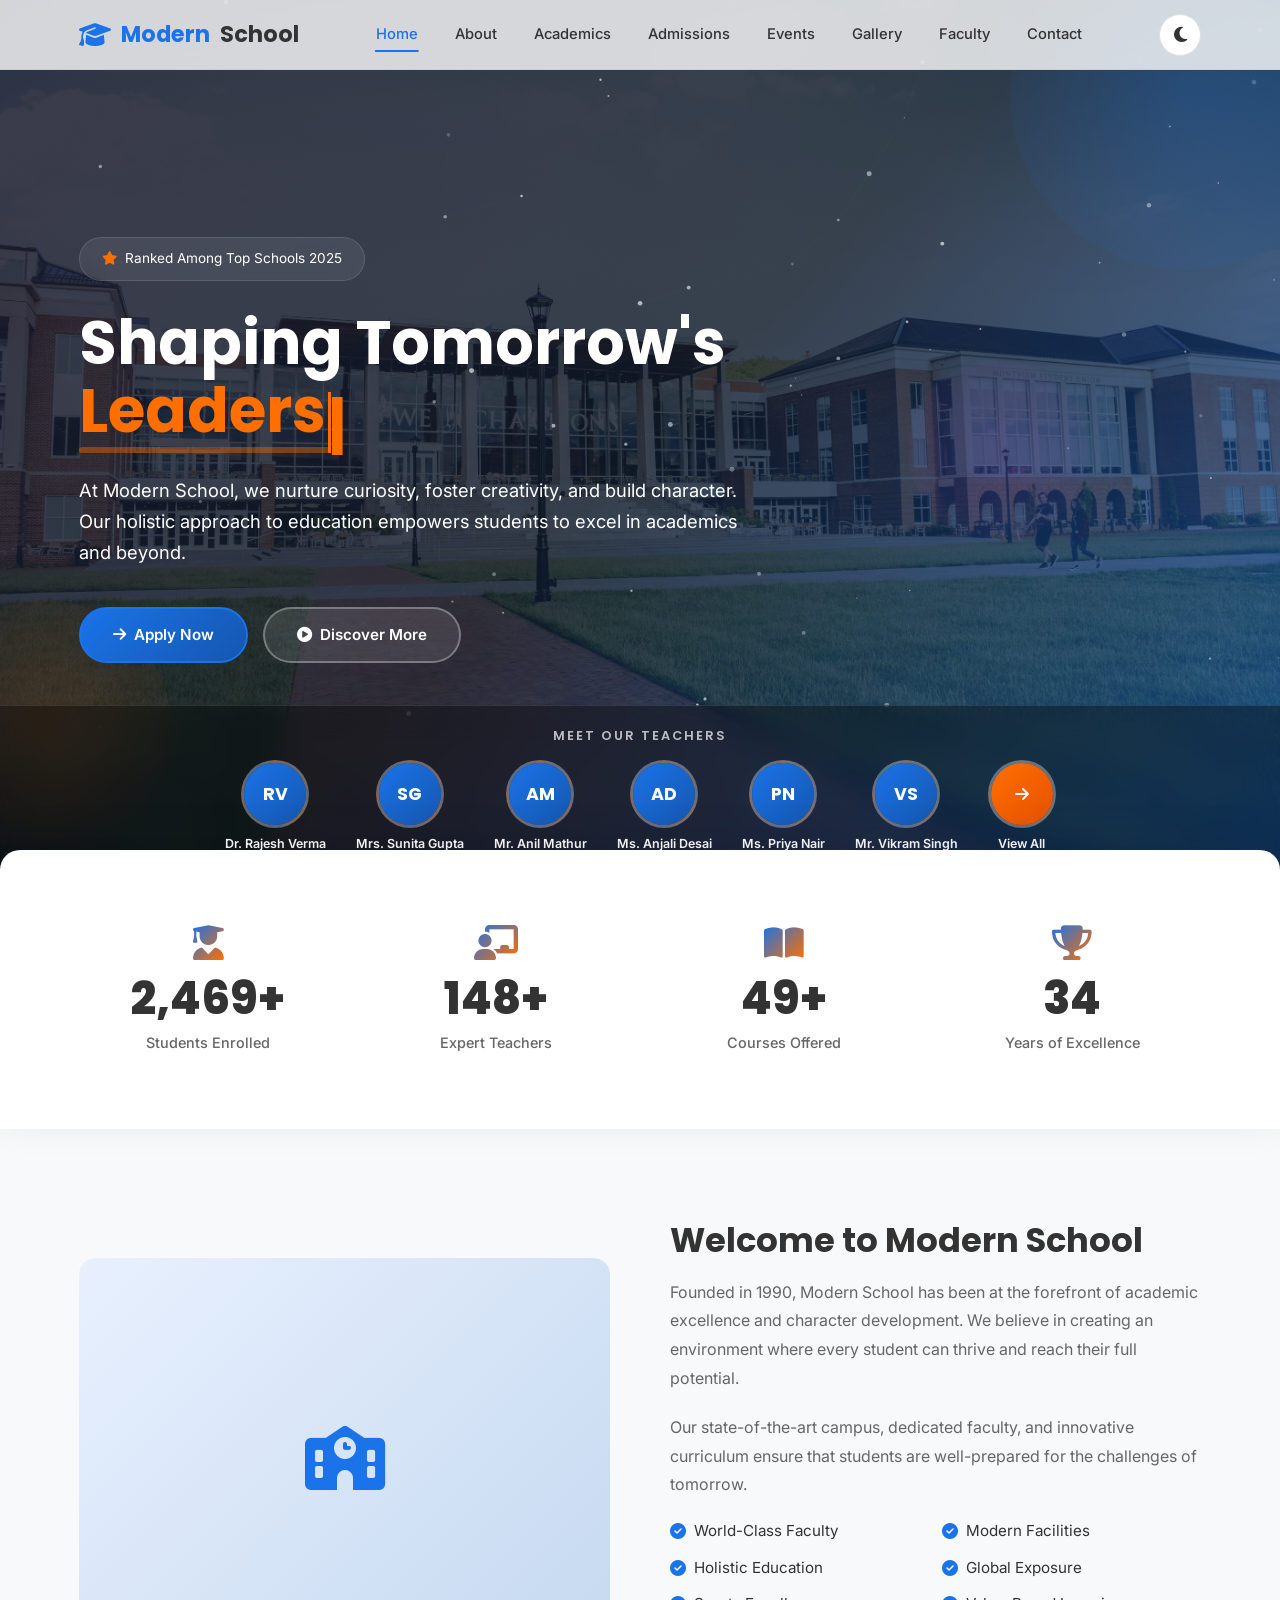
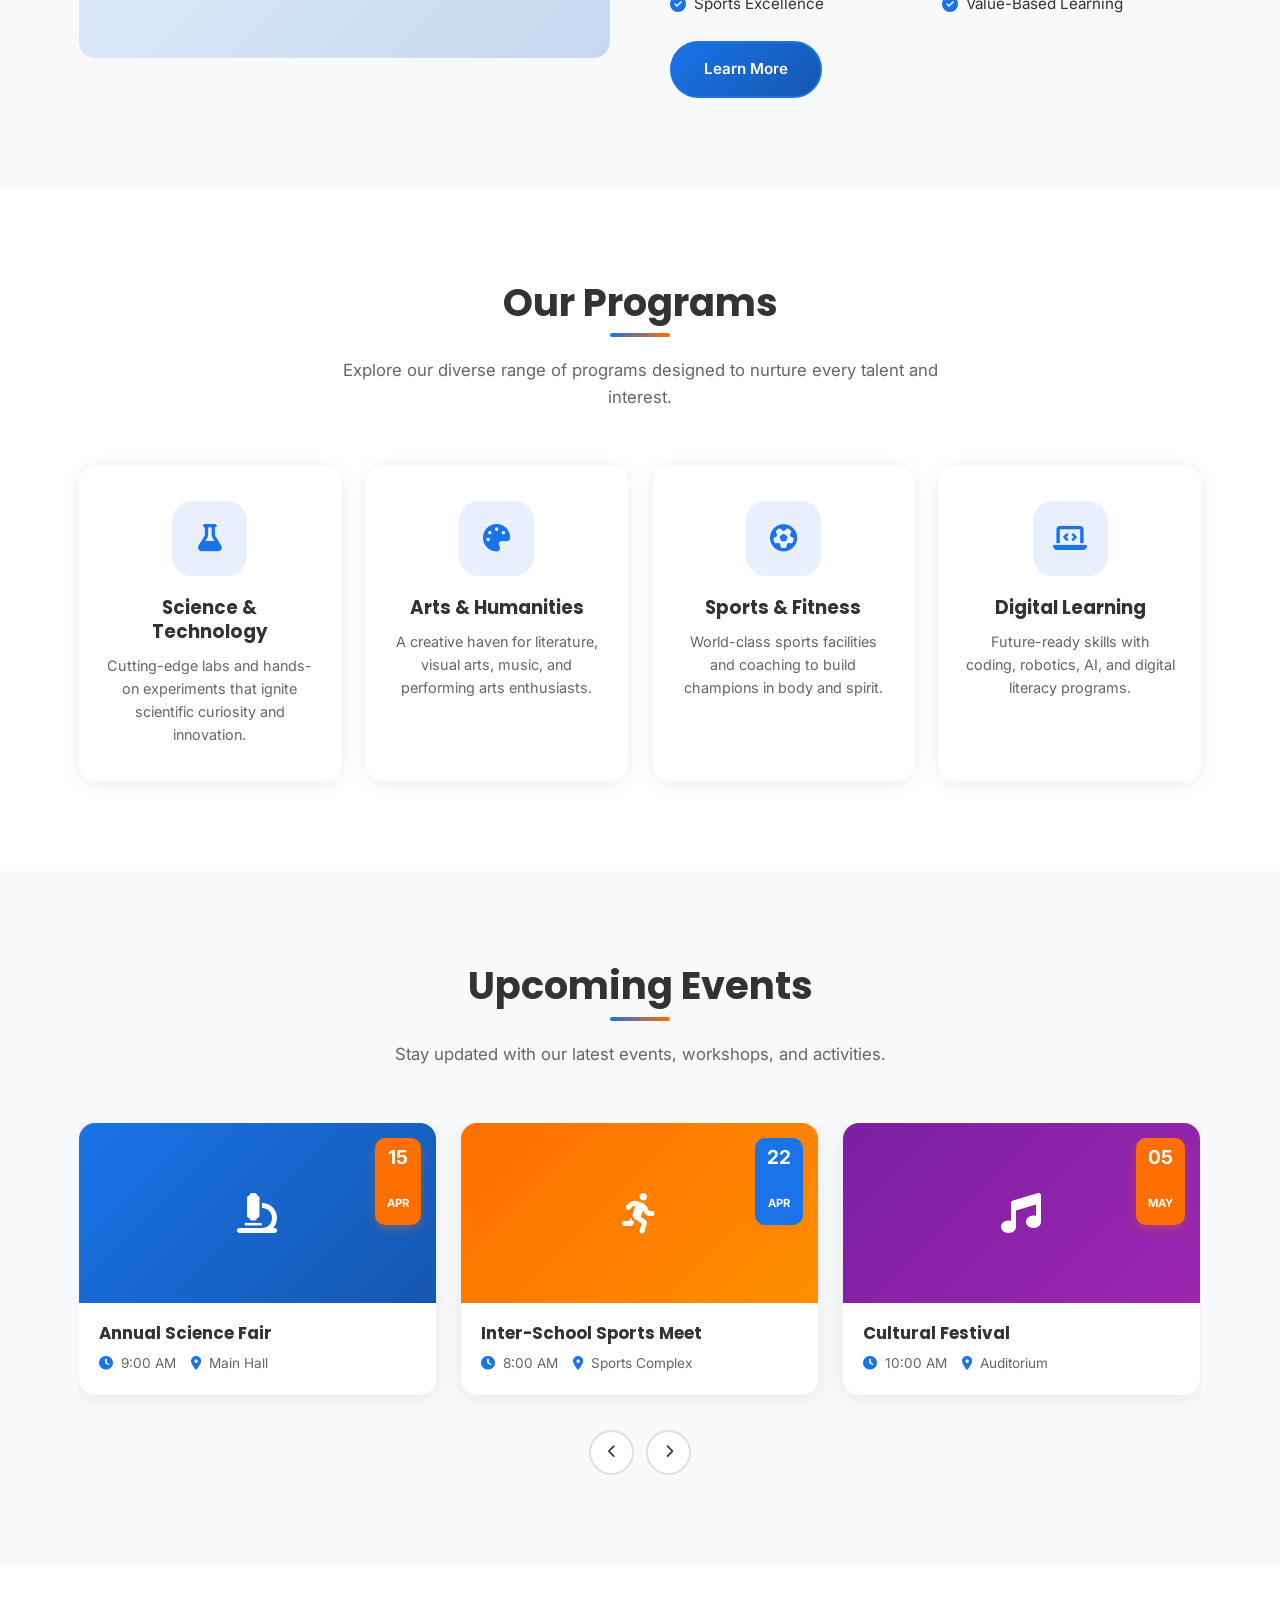
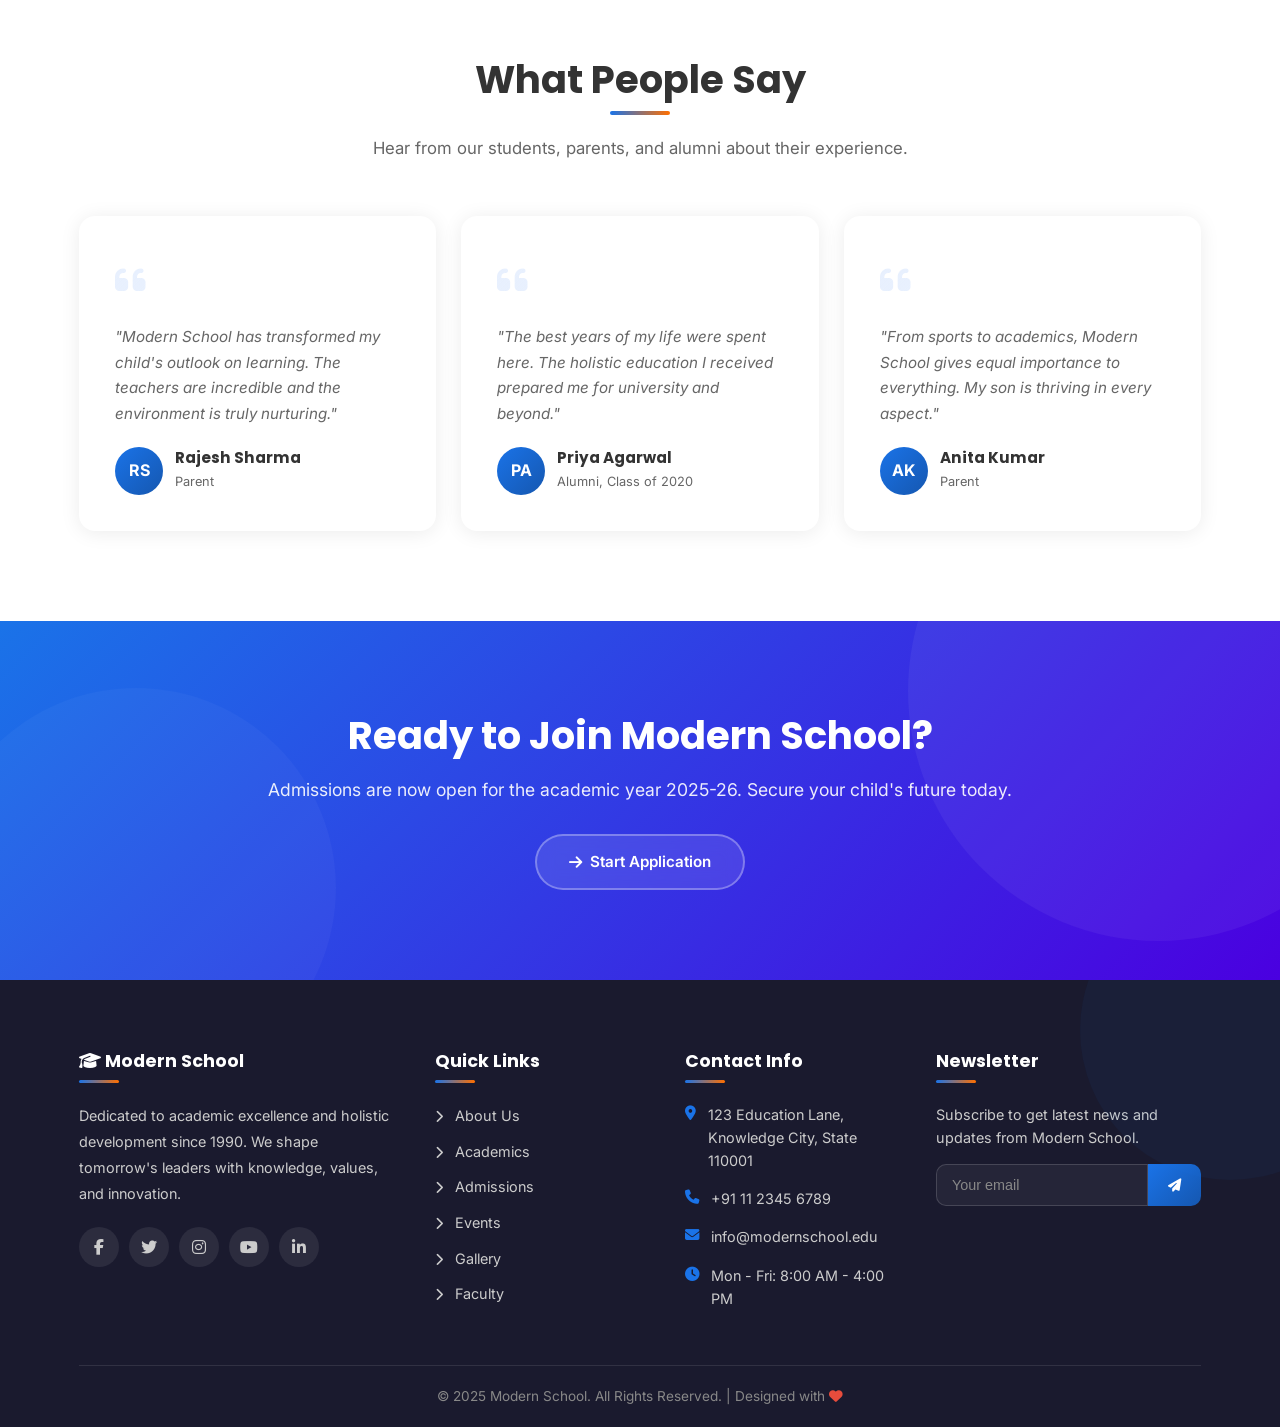
==== commit 99a5f06d: "Update styles and index" ====
--- a/index.html
+++ b/index.html
@@ -84,6 +84,72 @@
         </div>
       </div>
     </div>
+
+    <!-- MEET OUR TEACHERS - inside hero bottom -->
+    <div class="hero-teachers">
+      <div class="container">
+        <h3 class="hero-teachers-title">Meet Our Teachers</h3>
+        <div class="hero-teachers-row">
+          <a href="teachers.html" class="hero-teacher">
+            <div class="hero-teacher-img">
+              <img src="images/teacher1.jpg" alt="Dr. Rajesh Verma" onerror="this.style.display='none'; this.nextElementSibling.style.display='flex';">
+              <span class="hero-teacher-initials" style="display:none;">RV</span>
+            </div>
+            <span class="hero-teacher-name">Dr. Rajesh Verma</span>
+            <span class="hero-teacher-subject">Physics</span>
+          </a>
+          <a href="teachers.html" class="hero-teacher">
+            <div class="hero-teacher-img">
+              <img src="images/teacher2.jpg" alt="Mrs. Sunita Gupta" onerror="this.style.display='none'; this.nextElementSibling.style.display='flex';">
+              <span class="hero-teacher-initials" style="display:none;">SG</span>
+            </div>
+            <span class="hero-teacher-name">Mrs. Sunita Gupta</span>
+            <span class="hero-teacher-subject">Chemistry</span>
+          </a>
+          <a href="teachers.html" class="hero-teacher">
+            <div class="hero-teacher-img">
+              <img src="images/teacher3.jpg" alt="Mr. Anil Mathur" onerror="this.style.display='none'; this.nextElementSibling.style.display='flex';">
+              <span class="hero-teacher-initials" style="display:none;">AM</span>
+            </div>
+            <span class="hero-teacher-name">Mr. Anil Mathur</span>
+            <span class="hero-teacher-subject">Mathematics</span>
+          </a>
+          <a href="teachers.html" class="hero-teacher">
+            <div class="hero-teacher-img">
+              <img src="images/teacher4.jpg" alt="Ms. Anjali Desai" onerror="this.style.display='none'; this.nextElementSibling.style.display='flex';">
+              <span class="hero-teacher-initials" style="display:none;">AD</span>
+            </div>
+            <span class="hero-teacher-name">Ms. Anjali Desai</span>
+            <span class="hero-teacher-subject">English</span>
+          </a>
+          <a href="teachers.html" class="hero-teacher">
+            <div class="hero-teacher-img">
+              <img src="images/teacher5.jpg" alt="Ms. Priya Nair" onerror="this.style.display='none'; this.nextElementSibling.style.display='flex';">
+              <span class="hero-teacher-initials" style="display:none;">PN</span>
+            </div>
+            <span class="hero-teacher-name">Ms. Priya Nair</span>
+            <span class="hero-teacher-subject">Biology</span>
+          </a>
+          <a href="teachers.html" class="hero-teacher">
+            <div class="hero-teacher-img">
+              <img src="images/teacher6.jpg" alt="Mr. Vikram Singh" onerror="this.style.display='none'; this.nextElementSibling.style.display='flex';">
+              <span class="hero-teacher-initials" style="display:none;">VS</span>
+            </div>
+            <span class="hero-teacher-name">Mr. Vikram Singh</span>
+            <span class="hero-teacher-subject">Sports</span>
+          </a>
+          <a href="teachers.html" class="hero-teacher hero-teacher-more">
+            <div class="hero-teacher-img">
+              <span class="hero-teacher-initials" style="display:flex;">
+                <i class="fas fa-arrow-right"></i>
+              </span>
+            </div>
+            <span class="hero-teacher-name">View All</span>
+            <span class="hero-teacher-subject">150+ Faculty</span>
+          </a>
+        </div>
+      </div>
+    </div>
   </section>
 
   <!-- STATS COUNTER -->
--- a/css/style.css
+++ b/css/style.css
@@ -1074,6 +1074,147 @@
 }
 
 /* ============================================
+   HOME - HERO TEACHERS STRIP
+   ============================================ */
+.hero-teachers {
+  position: absolute;
+  bottom: 0;
+  left: 0;
+  width: 100%;
+  background: rgba(0, 0, 0, 0.35);
+  backdrop-filter: blur(16px);
+  -webkit-backdrop-filter: blur(16px);
+  border-top: 1px solid rgba(255, 255, 255, 0.1);
+  padding: 22px 0;
+  z-index: 2;
+  animation: heroTitle 1s 0.8s cubic-bezier(0.4, 0, 0.2, 1) both;
+}
+
+.hero-teachers-title {
+  color: rgba(255, 255, 255, 0.7);
+  font-size: 0.8rem;
+  text-transform: uppercase;
+  letter-spacing: 2px;
+  font-weight: 600;
+  margin-bottom: 15px;
+  text-align: center;
+}
+
+.hero-teachers-row {
+  display: flex;
+  justify-content: center;
+  gap: 30px;
+  flex-wrap: wrap;
+}
+
+.hero-teacher {
+  display: flex;
+  flex-direction: column;
+  align-items: center;
+  gap: 6px;
+  text-decoration: none;
+  transition: all 0.4s cubic-bezier(0.4, 0, 0.2, 1);
+  cursor: pointer;
+}
+
+.hero-teacher:hover {
+  transform: translateY(-8px);
+}
+
+.hero-teacher-img {
+  width: 68px;
+  height: 68px;
+  border-radius: 50%;
+  overflow: hidden;
+  border: 3px solid rgba(255, 255, 255, 0.25);
+  transition: all 0.4s cubic-bezier(0.4, 0, 0.2, 1);
+  position: relative;
+  background: linear-gradient(135deg, rgba(26, 115, 232, 0.3), rgba(255, 111, 0, 0.3));
+}
+
+.hero-teacher:hover .hero-teacher-img {
+  border-color: var(--secondary);
+  box-shadow: 0 0 20px rgba(255, 111, 0, 0.4), 0 0 40px rgba(255, 111, 0, 0.15);
+  transform: scale(1.1);
+}
+
+.hero-teacher-img img {
+  width: 100%;
+  height: 100%;
+  object-fit: cover;
+  border-radius: 50%;
+}
+
+.hero-teacher-initials {
+  width: 100%;
+  height: 100%;
+  display: flex;
+  align-items: center;
+  justify-content: center;
+  font-weight: 700;
+  font-size: 1.1rem;
+  color: #fff;
+  font-family: var(--font-heading);
+  background: linear-gradient(135deg, var(--primary), var(--primary-dark));
+}
+
+.hero-teacher-more .hero-teacher-initials {
+  background: linear-gradient(135deg, var(--secondary), #e65100);
+  font-size: 1rem;
+}
+
+.hero-teacher-name {
+  color: #fff;
+  font-size: 0.78rem;
+  font-weight: 600;
+  white-space: nowrap;
+  transition: color var(--transition);
+}
+
+.hero-teacher:hover .hero-teacher-name {
+  color: var(--secondary);
+}
+
+.hero-teacher-subject {
+  color: rgba(255, 255, 255, 0.5);
+  font-size: 0.7rem;
+  font-weight: 500;
+}
+
+@media (max-width: 768px) {
+  .hero-teachers-row {
+    gap: 18px;
+  }
+  .hero-teacher-img {
+    width: 55px;
+    height: 55px;
+  }
+  .hero-teacher-name {
+    font-size: 0.7rem;
+  }
+  .hero-teacher-subject {
+    display: none;
+  }
+}
+
+@media (max-width: 480px) {
+  .hero-teachers-row {
+    gap: 12px;
+  }
+  .hero-teacher-img {
+    width: 48px;
+    height: 48px;
+    border-width: 2px;
+  }
+  .hero-teacher:nth-child(n+6) {
+    display: none;
+  }
+  .hero-teacher.hero-teacher-more {
+    display: flex;
+  }
+}
+
+/* ============================================
    HOME - STATS COUNTER
    ============================================ */
 .stats {
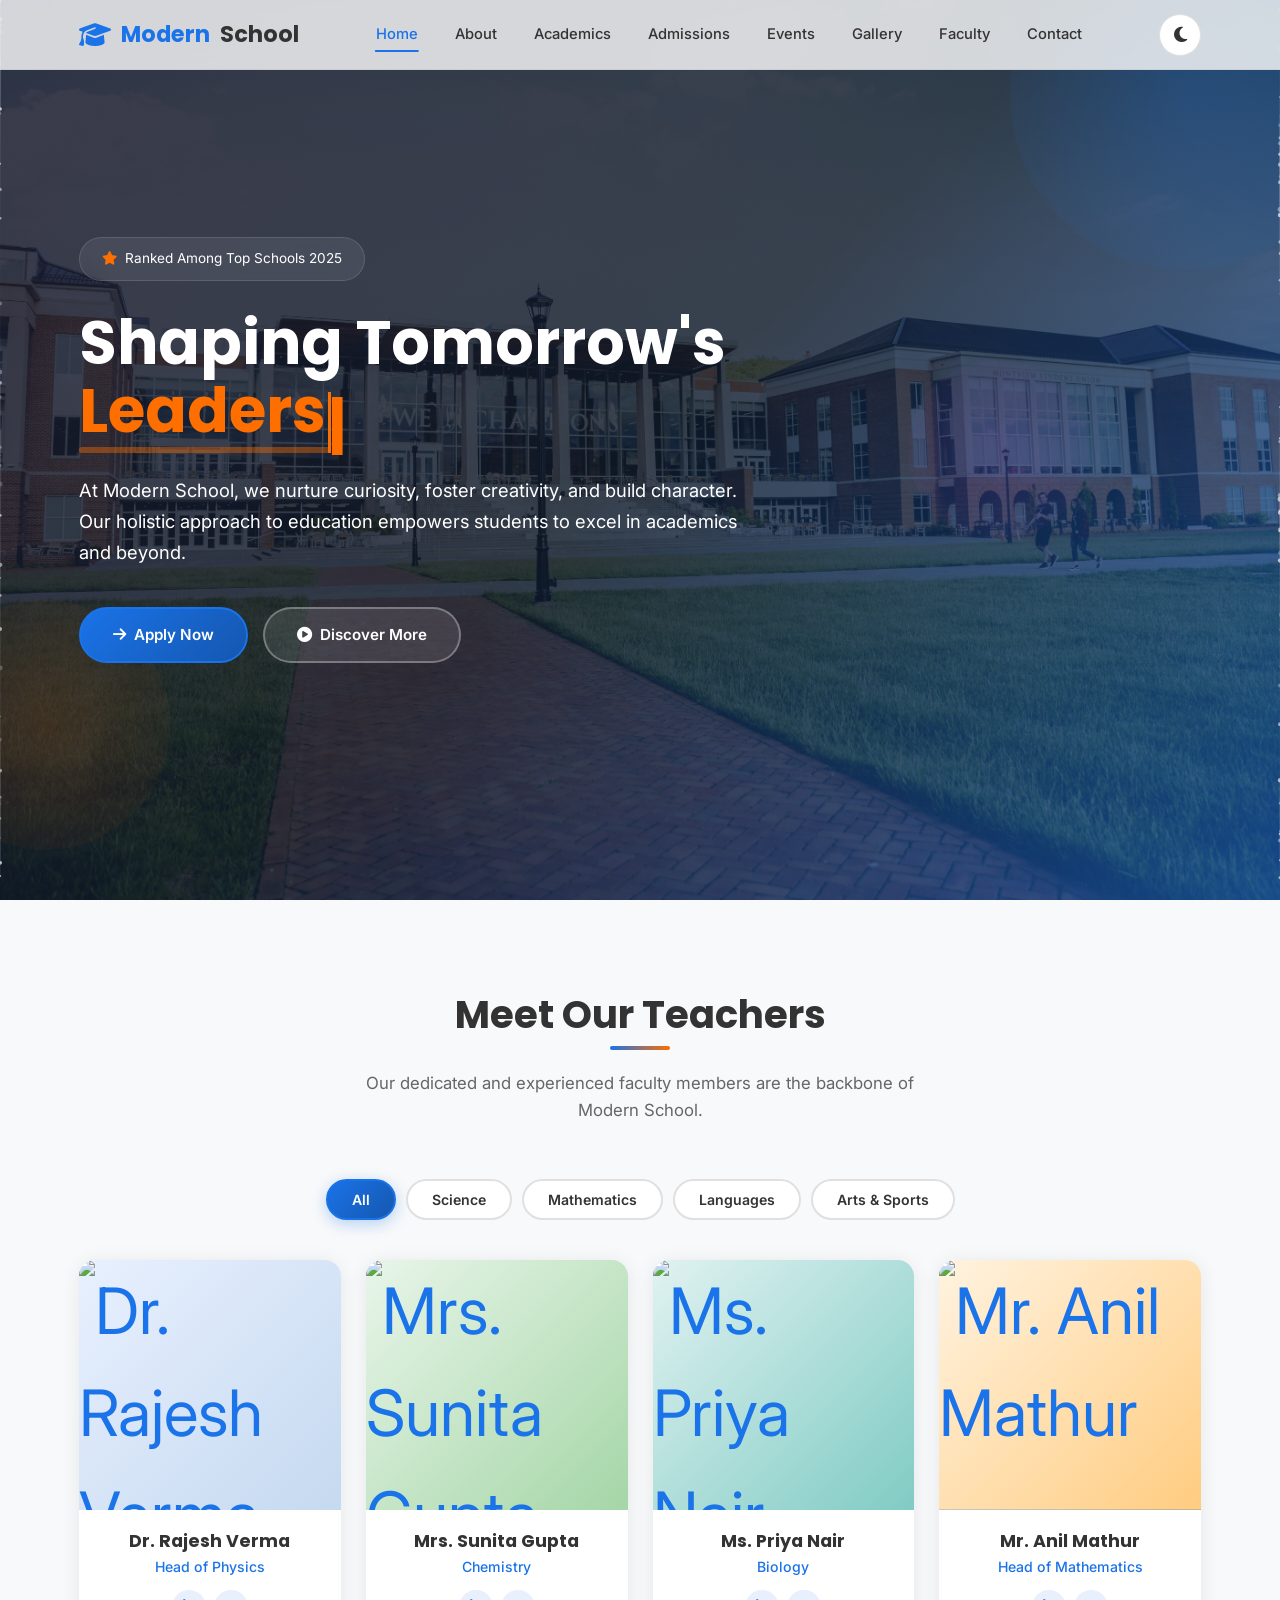
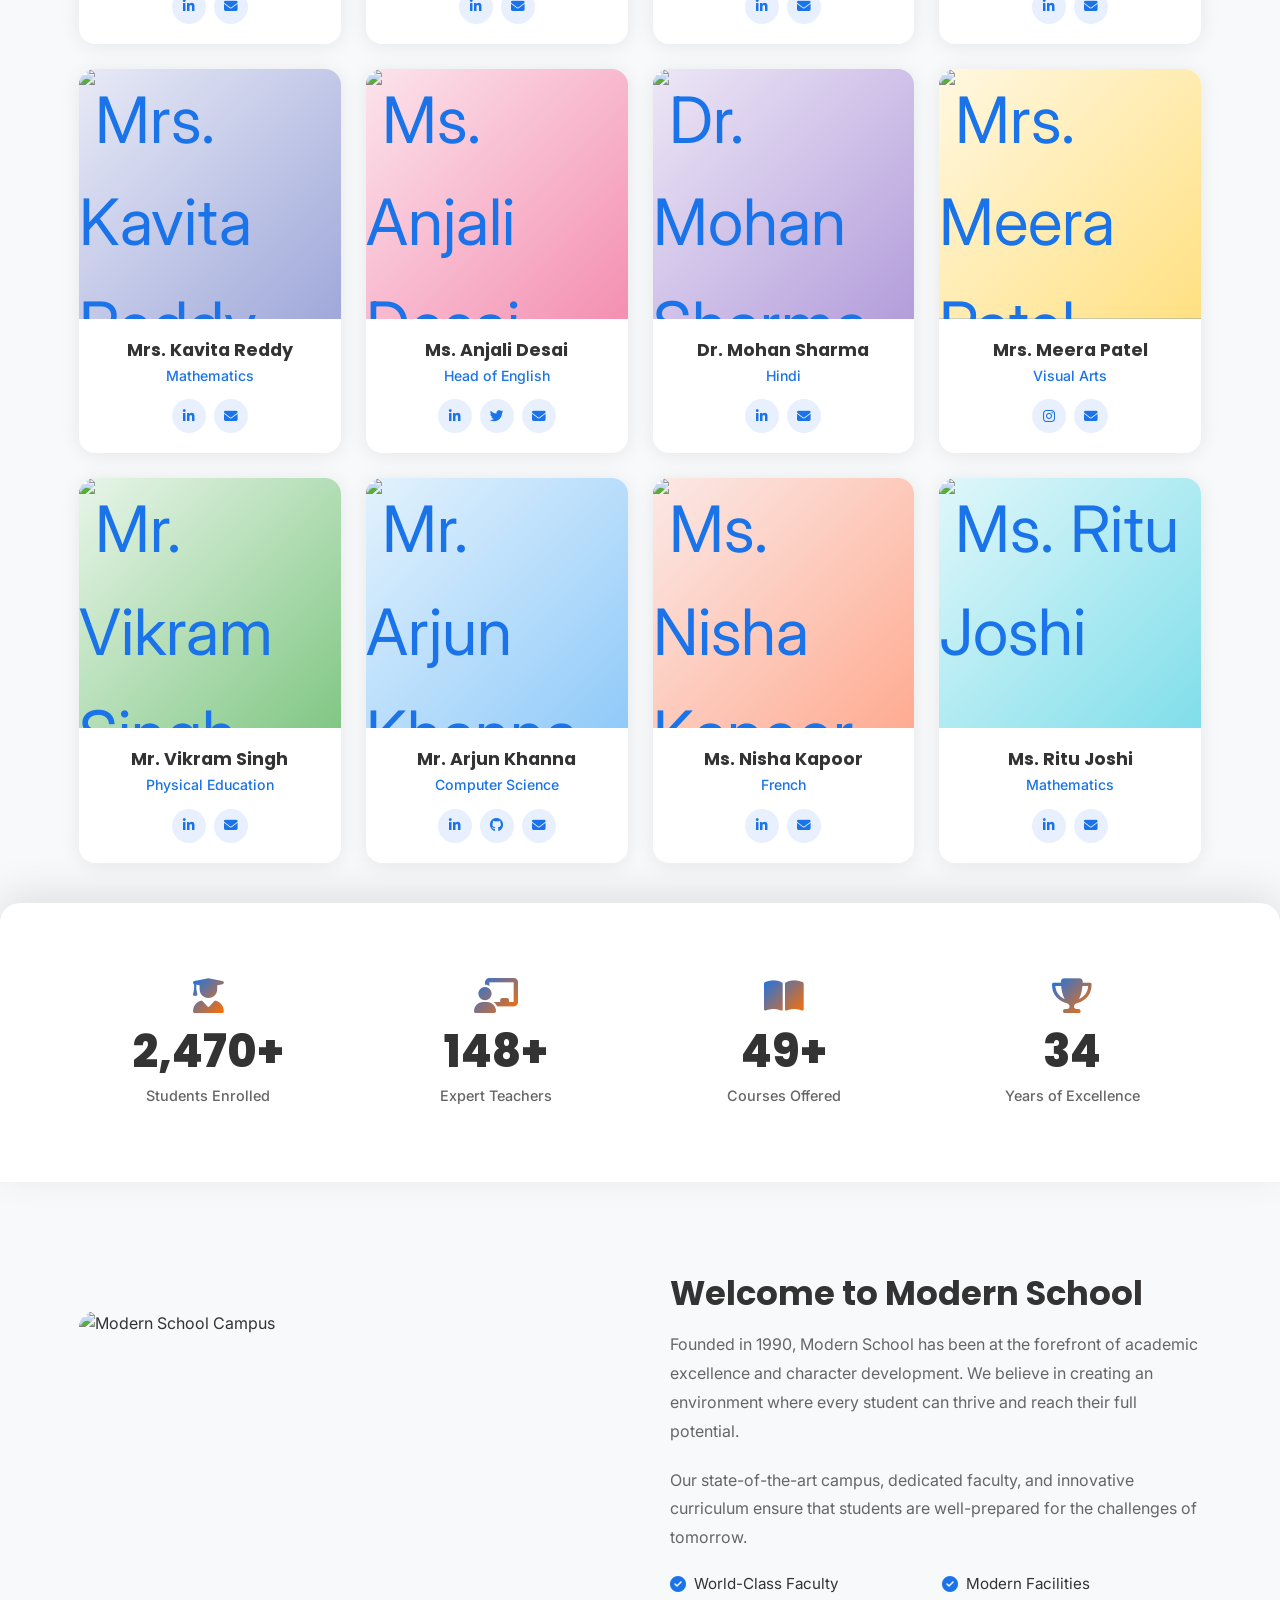
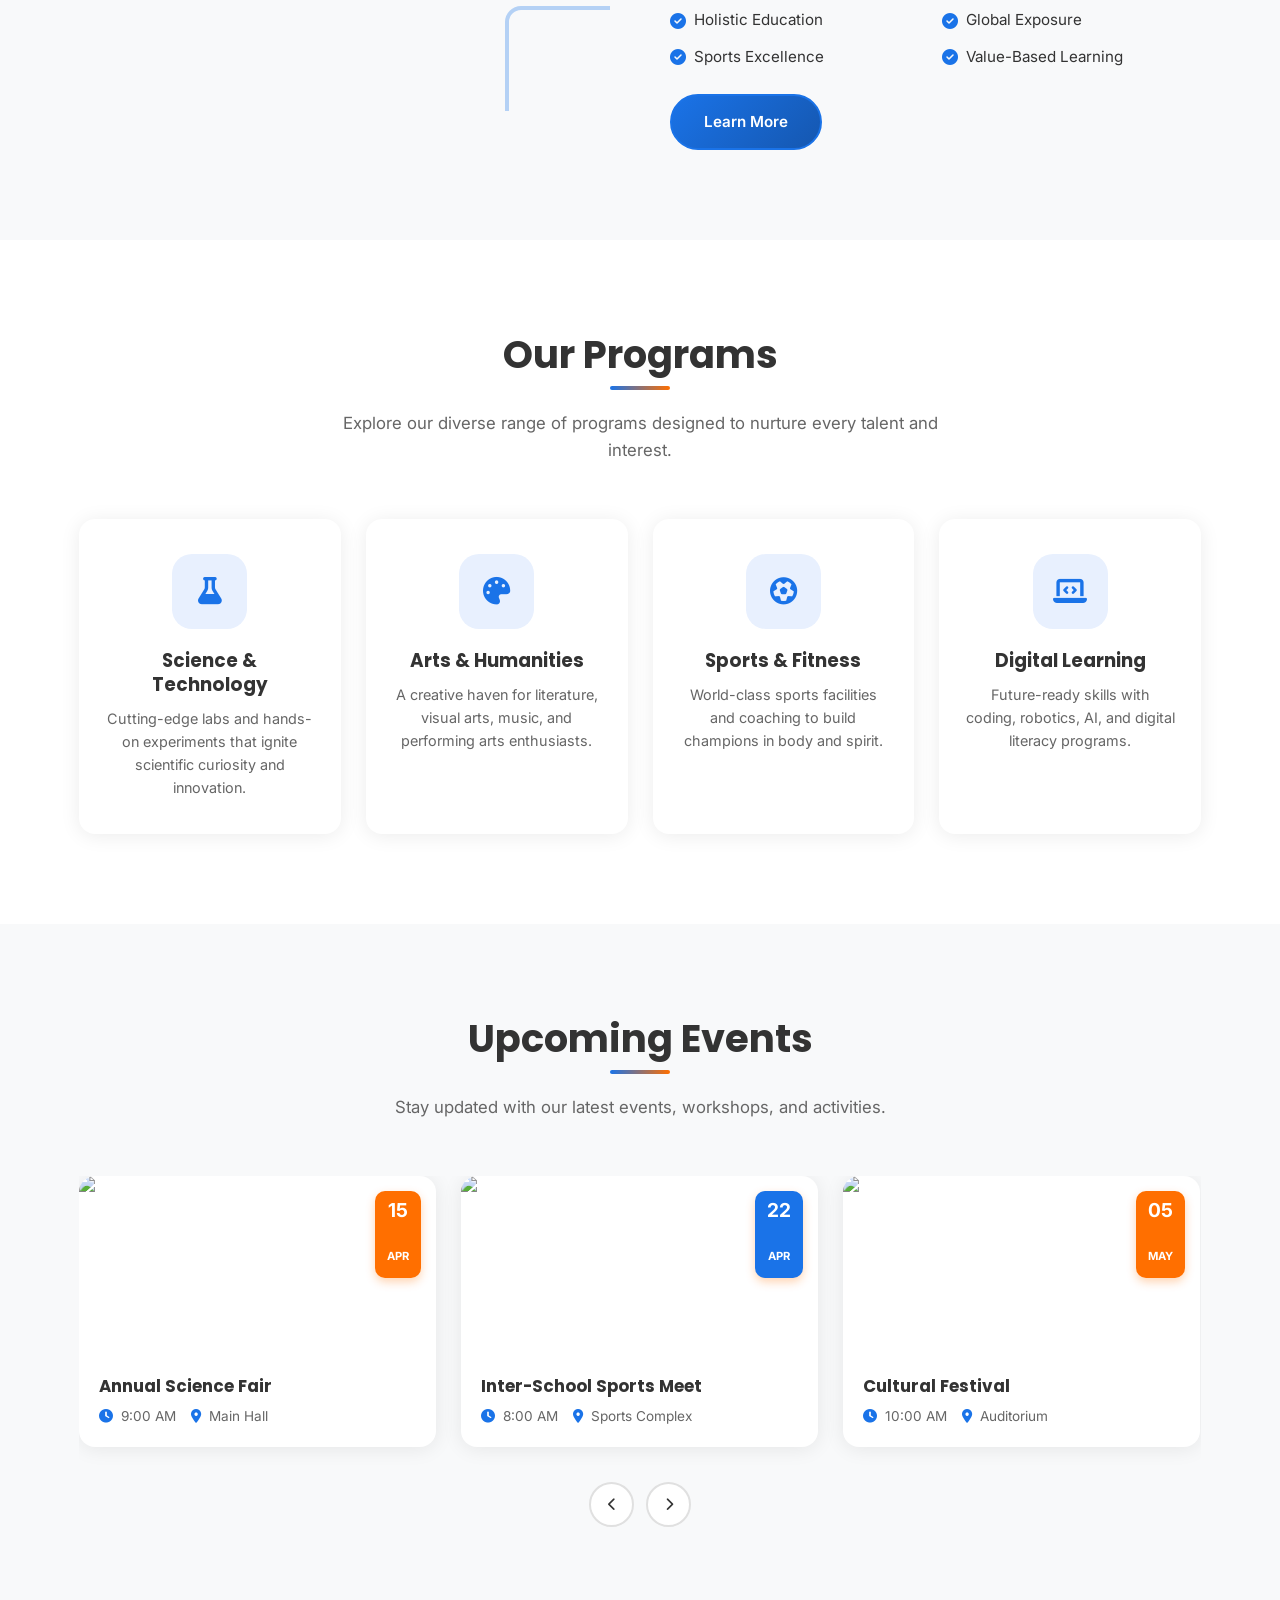
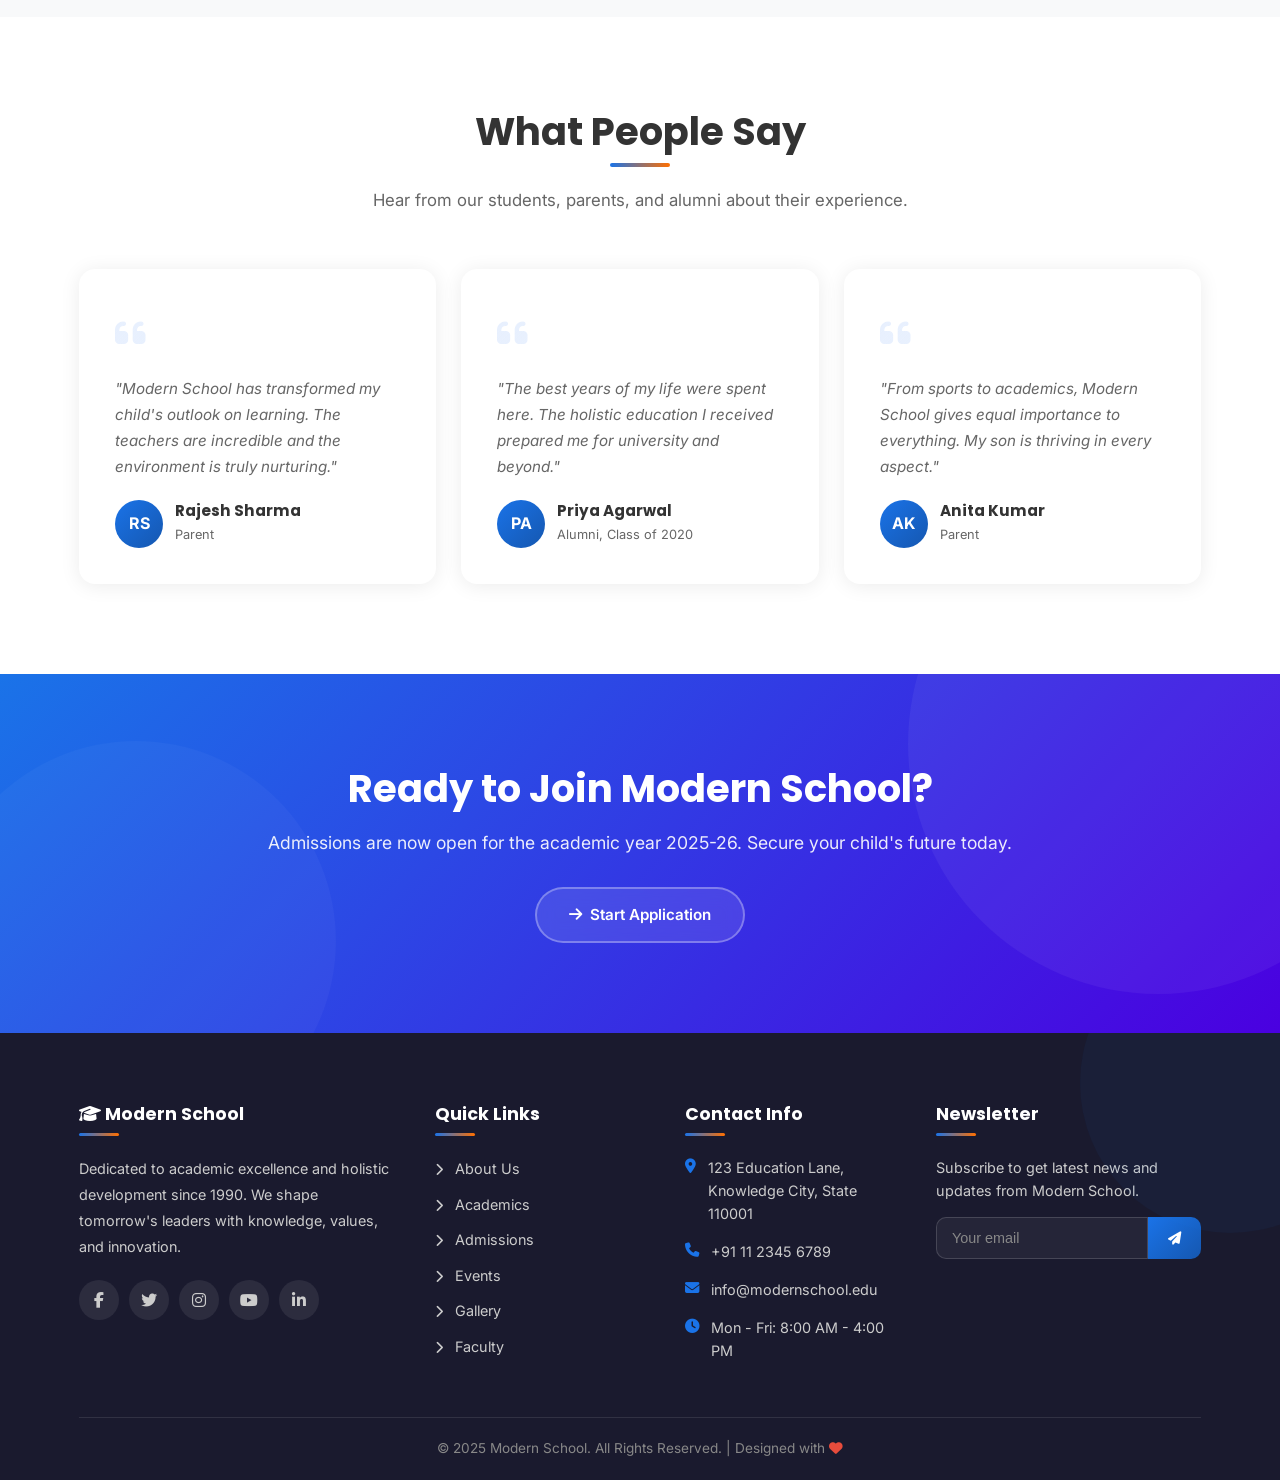
==== commit ef5af9b2: "Update multiple pages and settings" ====
--- a/index.html
+++ b/index.html
@@ -84,69 +84,233 @@
         </div>
       </div>
     </div>
-
-    <!-- MEET OUR TEACHERS - inside hero bottom -->
-    <div class="hero-teachers">
-      <div class="container">
-        <h3 class="hero-teachers-title">Meet Our Teachers</h3>
-        <div class="hero-teachers-row">
-          <a href="teachers.html" class="hero-teacher">
-            <div class="hero-teacher-img">
-              <img src="images/teacher1.jpg" alt="Dr. Rajesh Verma" onerror="this.style.display='none'; this.nextElementSibling.style.display='flex';">
-              <span class="hero-teacher-initials" style="display:none;">RV</span>
-            </div>
-            <span class="hero-teacher-name">Dr. Rajesh Verma</span>
-            <span class="hero-teacher-subject">Physics</span>
-          </a>
-          <a href="teachers.html" class="hero-teacher">
-            <div class="hero-teacher-img">
-              <img src="images/teacher2.jpg" alt="Mrs. Sunita Gupta" onerror="this.style.display='none'; this.nextElementSibling.style.display='flex';">
-              <span class="hero-teacher-initials" style="display:none;">SG</span>
-            </div>
-            <span class="hero-teacher-name">Mrs. Sunita Gupta</span>
-            <span class="hero-teacher-subject">Chemistry</span>
-          </a>
-          <a href="teachers.html" class="hero-teacher">
-            <div class="hero-teacher-img">
-              <img src="images/teacher3.jpg" alt="Mr. Anil Mathur" onerror="this.style.display='none'; this.nextElementSibling.style.display='flex';">
-              <span class="hero-teacher-initials" style="display:none;">AM</span>
-            </div>
-            <span class="hero-teacher-name">Mr. Anil Mathur</span>
-            <span class="hero-teacher-subject">Mathematics</span>
-          </a>
-          <a href="teachers.html" class="hero-teacher">
-            <div class="hero-teacher-img">
-              <img src="images/teacher4.jpg" alt="Ms. Anjali Desai" onerror="this.style.display='none'; this.nextElementSibling.style.display='flex';">
-              <span class="hero-teacher-initials" style="display:none;">AD</span>
-            </div>
-            <span class="hero-teacher-name">Ms. Anjali Desai</span>
-            <span class="hero-teacher-subject">English</span>
-          </a>
-          <a href="teachers.html" class="hero-teacher">
-            <div class="hero-teacher-img">
-              <img src="images/teacher5.jpg" alt="Ms. Priya Nair" onerror="this.style.display='none'; this.nextElementSibling.style.display='flex';">
-              <span class="hero-teacher-initials" style="display:none;">PN</span>
-            </div>
-            <span class="hero-teacher-name">Ms. Priya Nair</span>
-            <span class="hero-teacher-subject">Biology</span>
-          </a>
-          <a href="teachers.html" class="hero-teacher">
-            <div class="hero-teacher-img">
-              <img src="images/teacher6.jpg" alt="Mr. Vikram Singh" onerror="this.style.display='none'; this.nextElementSibling.style.display='flex';">
-              <span class="hero-teacher-initials" style="display:none;">VS</span>
-            </div>
-            <span class="hero-teacher-name">Mr. Vikram Singh</span>
-            <span class="hero-teacher-subject">Sports</span>
-          </a>
-          <a href="teachers.html" class="hero-teacher hero-teacher-more">
-            <div class="hero-teacher-img">
-              <span class="hero-teacher-initials" style="display:flex;">
-                <i class="fas fa-arrow-right"></i>
-              </span>
-            </div>
-            <span class="hero-teacher-name">View All</span>
-            <span class="hero-teacher-subject">150+ Faculty</span>
-          </a>
+    
+
+
+  </section>
+    <!-- FACULTY -->
+  <section class="section bg-light">
+    <div class="container">
+      <div class="section-header reveal">
+        <h2>Meet Our Teachers</h2>
+        <p>Our dedicated and experienced faculty members are the backbone of Modern School.</p>
+      </div>
+      <div class="events-filter teachers-filter reveal">
+        <button class="filter-btn active" data-filter="all">All</button>
+        <button class="filter-btn" data-filter="science">Science</button>
+        <button class="filter-btn" data-filter="math">Mathematics</button>
+        <button class="filter-btn" data-filter="languages">Languages</button>
+        <button class="filter-btn" data-filter="arts">Arts & Sports</button>
+      </div>
+      <div class="teachers-grid">
+        <!-- Science -->
+        <div class="teacher-card reveal" data-department="science">
+          <div class="teacher-img">
+            <img src="https://images.unsplash.com/photo-1507003211169-0a1dd7228f2d?w=300&h=250&fit=crop&crop=faces" alt="Dr. Rajesh Verma" style="width:100%;height:100%;object-fit:cover;">
+            <div class="teacher-bio">
+              <p>Ph.D. in Physics from IIT Delhi. 18 years of teaching experience. Specializes in making complex concepts simple and engaging.</p>
+            </div>
+          </div>
+          <div class="teacher-info">
+            <h3>Dr. Rajesh Verma</h3>
+            <div class="subject">Head of Physics</div>
+            <div class="teacher-socials">
+              <a href="#"><i class="fab fa-linkedin-in"></i></a>
+              <a href="#"><i class="fas fa-envelope"></i></a>
+            </div>
+          </div>
+        </div>
+
+        <div class="teacher-card reveal" data-department="science">
+          <div class="teacher-img" style="background: linear-gradient(135deg, #e8f5e9, #a5d6a7);">
+            <img src="https://images.unsplash.com/photo-1494790108377-be9c29b29330?w=300&h=250&fit=crop&crop=faces" alt="Mrs. Sunita Gupta" style="width:100%;height:100%;object-fit:cover;">
+            <div class="teacher-bio">
+              <p>M.Sc. in Chemistry with 12 years of experience. Known for innovative lab experiments and mentoring students for Olympiads.</p>
+            </div>
+          </div>
+          <div class="teacher-info">
+            <h3>Mrs. Sunita Gupta</h3>
+            <div class="subject">Chemistry</div>
+            <div class="teacher-socials">
+              <a href="#"><i class="fab fa-linkedin-in"></i></a>
+              <a href="#"><i class="fas fa-envelope"></i></a>
+            </div>
+          </div>
+        </div>
+
+        <div class="teacher-card reveal" data-department="science">
+          <div class="teacher-img" style="background: linear-gradient(135deg, #e0f2f1, #80cbc4);">
+            <img src="https://images.unsplash.com/photo-1573496359142-b8d87734a5a2?w=300&h=250&fit=crop&crop=faces" alt="Ms. Priya Nair" style="width:100%;height:100%;object-fit:cover;">
+            <div class="teacher-bio">
+              <p>M.Sc. in Biology with specialization in Biotechnology. 10 years of experience. Passionate about environmental education.</p>
+            </div>
+          </div>
+          <div class="teacher-info">
+            <h3>Ms. Priya Nair</h3>
+            <div class="subject">Biology</div>
+            <div class="teacher-socials">
+              <a href="#"><i class="fab fa-linkedin-in"></i></a>
+              <a href="#"><i class="fas fa-envelope"></i></a>
+            </div>
+          </div>
+        </div>
+
+        <!-- Mathematics -->
+        <div class="teacher-card reveal" data-department="math">
+          <div class="teacher-img" style="background: linear-gradient(135deg, #fff3e0, #ffcc80);">
+            <img src="https://images.unsplash.com/photo-1500648767791-00dcc994a43e?w=300&h=250&fit=crop&crop=faces" alt="Mr. Anil Mathur" style="width:100%;height:100%;object-fit:cover;">
+            <div class="teacher-bio">
+              <p>M.Sc. in Mathematics from JNU. 20 years of experience. Multiple students have scored perfect marks in board exams under his guidance.</p>
+            </div>
+          </div>
+          <div class="teacher-info">
+            <h3>Mr. Anil Mathur</h3>
+            <div class="subject">Head of Mathematics</div>
+            <div class="teacher-socials">
+              <a href="#"><i class="fab fa-linkedin-in"></i></a>
+              <a href="#"><i class="fas fa-envelope"></i></a>
+            </div>
+          </div>
+        </div>
+
+        <div class="teacher-card reveal" data-department="math">
+          <div class="teacher-img" style="background: linear-gradient(135deg, #e8eaf6, #9fa8da);">
+            <img src="https://images.unsplash.com/photo-1438761681033-6461ffad8d80?w=300&h=250&fit=crop&crop=faces" alt="Mrs. Kavita Reddy" style="width:100%;height:100%;object-fit:cover;">
+            <div class="teacher-bio">
+              <p>B.Ed., M.Sc. Statistics. 8 years of experience with a focus on applied mathematics and competitive exam preparation.</p>
+            </div>
+          </div>
+          <div class="teacher-info">
+            <h3>Mrs. Kavita Reddy</h3>
+            <div class="subject">Mathematics</div>
+            <div class="teacher-socials">
+              <a href="#"><i class="fab fa-linkedin-in"></i></a>
+              <a href="#"><i class="fas fa-envelope"></i></a>
+            </div>
+          </div>
+        </div>
+
+        <!-- Languages -->
+        <div class="teacher-card reveal" data-department="languages">
+          <div class="teacher-img" style="background: linear-gradient(135deg, #fce4ec, #f48fb1);">
+            <img src="https://images.unsplash.com/photo-1544005313-94ddf0286df2?w=300&h=250&fit=crop&crop=faces" alt="Ms. Anjali Desai" style="width:100%;height:100%;object-fit:cover;">
+            <div class="teacher-bio">
+              <p>M.A. in English Literature from Delhi University. 15 years of experience. Award-winning author and debate coach.</p>
+            </div>
+          </div>
+          <div class="teacher-info">
+            <h3>Ms. Anjali Desai</h3>
+            <div class="subject">Head of English</div>
+            <div class="teacher-socials">
+              <a href="#"><i class="fab fa-linkedin-in"></i></a>
+              <a href="#"><i class="fab fa-twitter"></i></a>
+              <a href="#"><i class="fas fa-envelope"></i></a>
+            </div>
+          </div>
+        </div>
+
+        <div class="teacher-card reveal" data-department="languages">
+          <div class="teacher-img" style="background: linear-gradient(135deg, #ede7f6, #b39ddb);">
+            <img src="https://images.unsplash.com/photo-1472099645785-5658abf4ff4e?w=300&h=250&fit=crop&crop=faces" alt="Dr. Mohan Sharma" style="width:100%;height:100%;object-fit:cover;">
+            <div class="teacher-bio">
+              <p>M.A. in Hindi, Ph.D. in Hindi Literature. 14 years of experience. Promotes Hindi creative writing among students.</p>
+            </div>
+          </div>
+          <div class="teacher-info">
+            <h3>Dr. Mohan Sharma</h3>
+            <div class="subject">Hindi</div>
+            <div class="teacher-socials">
+              <a href="#"><i class="fab fa-linkedin-in"></i></a>
+              <a href="#"><i class="fas fa-envelope"></i></a>
+            </div>
+          </div>
+        </div>
+
+        <!-- Arts & Sports -->
+        <div class="teacher-card reveal" data-department="arts">
+          <div class="teacher-img" style="background: linear-gradient(135deg, #fff8e1, #ffe082);">
+            <img src="https://images.unsplash.com/photo-1580489944761-15a19d654956?w=300&h=250&fit=crop&crop=faces" alt="Mrs. Meera Patel" style="width:100%;height:100%;object-fit:cover;">
+            <div class="teacher-bio">
+              <p>B.F.A. from Sir J.J. School of Art. 10 years of experience. Students have won national-level art competitions under her mentorship.</p>
+            </div>
+          </div>
+          <div class="teacher-info">
+            <h3>Mrs. Meera Patel</h3>
+            <div class="subject">Visual Arts</div>
+            <div class="teacher-socials">
+              <a href="#"><i class="fab fa-instagram"></i></a>
+              <a href="#"><i class="fas fa-envelope"></i></a>
+            </div>
+          </div>
+        </div>
+
+        <div class="teacher-card reveal" data-department="arts">
+          <div class="teacher-img" style="background: linear-gradient(135deg, #e8f5e9, #81c784);">
+            <img src="https://images.unsplash.com/photo-1506794778202-cad84cf45f1d?w=300&h=250&fit=crop&crop=faces" alt="Mr. Vikram Singh" style="width:100%;height:100%;object-fit:cover;">
+            <div class="teacher-bio">
+              <p>Former national-level athlete. B.P.Ed. with 16 years of coaching experience. Led school teams to multiple state championships.</p>
+            </div>
+          </div>
+          <div class="teacher-info">
+            <h3>Mr. Vikram Singh</h3>
+            <div class="subject">Physical Education</div>
+            <div class="teacher-socials">
+              <a href="#"><i class="fab fa-linkedin-in"></i></a>
+              <a href="#"><i class="fas fa-envelope"></i></a>
+            </div>
+          </div>
+        </div>
+
+        <div class="teacher-card reveal" data-department="science">
+          <div class="teacher-img" style="background: linear-gradient(135deg, #e3f2fd, #90caf9);">
+            <img src="https://images.unsplash.com/photo-1519085360753-af0119f7cbe7?w=300&h=250&fit=crop&crop=faces" alt="Mr. Arjun Khanna" style="width:100%;height:100%;object-fit:cover;">
+            <div class="teacher-bio">
+              <p>M.Tech in Computer Science. 9 years of experience. Leads the school's robotics and coding club programs.</p>
+            </div>
+          </div>
+          <div class="teacher-info">
+            <h3>Mr. Arjun Khanna</h3>
+            <div class="subject">Computer Science</div>
+            <div class="teacher-socials">
+              <a href="#"><i class="fab fa-linkedin-in"></i></a>
+              <a href="#"><i class="fab fa-github"></i></a>
+              <a href="#"><i class="fas fa-envelope"></i></a>
+            </div>
+          </div>
+        </div>
+
+        <div class="teacher-card reveal" data-department="languages">
+          <div class="teacher-img" style="background: linear-gradient(135deg, #fbe9e7, #ffab91);">
+            <img src="https://images.unsplash.com/photo-1487412720507-e7ab37603c6f?w=300&h=250&fit=crop&crop=faces" alt="Ms. Nisha Kapoor" style="width:100%;height:100%;object-fit:cover;">
+            <div class="teacher-bio">
+              <p>M.A. in French from Alliance Fran&#231;aise. 7 years of experience. Organizes French cultural exchange programs.</p>
+            </div>
+          </div>
+          <div class="teacher-info">
+            <h3>Ms. Nisha Kapoor</h3>
+            <div class="subject">French</div>
+            <div class="teacher-socials">
+              <a href="#"><i class="fab fa-linkedin-in"></i></a>
+              <a href="#"><i class="fas fa-envelope"></i></a>
+            </div>
+          </div>
+        </div>
+
+        <div class="teacher-card reveal" data-department="math">
+          <div class="teacher-img" style="background: linear-gradient(135deg, #e0f7fa, #80deea);">
+            <img src="https://images.unsplash.com/photo-1534528741775-53994a69daeb?w=300&h=250&fit=crop&crop=faces" alt="Ms. Ritu Joshi" style="width:100%;height:100%;object-fit:cover;">
+            <div class="teacher-bio">
+              <p>M.Sc. in Mathematics. 6 years of experience. Specializes in making mathematics fun through puzzles and real-world applications.</p>
+            </div>
+          </div>
+          <div class="teacher-info">
+            <h3>Ms. Ritu Joshi</h3>
+            <div class="subject">Mathematics</div>
+            <div class="teacher-socials">
+              <a href="#"><i class="fab fa-linkedin-in"></i></a>
+              <a href="#"><i class="fas fa-envelope"></i></a>
+            </div>
+          </div>
         </div>
       </div>
     </div>
@@ -185,9 +349,7 @@
     <div class="container">
       <div class="about-preview">
         <div class="about-img reveal-left">
-          <div class="about-img-placeholder">
-            <i class="fas fa-school"></i>
-          </div>
+          <img src="https://images.unsplash.com/photo-1580582932707-520aed937b7b?w=600&h=400&fit=crop" alt="Modern School Campus" style="width:100%;height:400px;object-fit:cover;border-radius:16px;">
         </div>
         <div class="about-text reveal-right">
           <h2>Welcome to Modern School</h2>
@@ -249,8 +411,8 @@
       <div class="events-carousel">
         <div class="events-track">
           <div class="event-card">
-            <div class="event-img">
-              <i class="fas fa-microscope"></i>
+            <div class="event-img" style="background:none;">
+              <img src="https://images.unsplash.com/photo-1581091226825-a6a2a5aee158?w=400&h=200&fit=crop" alt="Science Fair" style="width:100%;height:100%;object-fit:cover;">
               <div class="event-date-badge">
                 <span class="day">15</span>
                 <span class="month">Apr</span>
@@ -265,8 +427,8 @@
             </div>
           </div>
           <div class="event-card">
-            <div class="event-img" style="background: linear-gradient(135deg, #ff6f00, #ff8f00);">
-              <i class="fas fa-running"></i>
+            <div class="event-img" style="background:none;">
+              <img src="https://images.unsplash.com/photo-1461896836934-bd45ba6343f2?w=400&h=200&fit=crop" alt="Sports Meet" style="width:100%;height:100%;object-fit:cover;">
               <div class="event-date-badge" style="background: var(--primary);">
                 <span class="day">22</span>
                 <span class="month">Apr</span>
@@ -281,8 +443,8 @@
             </div>
           </div>
           <div class="event-card">
-            <div class="event-img" style="background: linear-gradient(135deg, #7b1fa2, #9c27b0);">
-              <i class="fas fa-music"></i>
+            <div class="event-img" style="background:none;">
+              <img src="https://images.unsplash.com/photo-1533174072545-7a4b6ad7a6c3?w=400&h=200&fit=crop" alt="Cultural Festival" style="width:100%;height:100%;object-fit:cover;">
               <div class="event-date-badge">
                 <span class="day">05</span>
                 <span class="month">May</span>
@@ -297,8 +459,8 @@
             </div>
           </div>
           <div class="event-card">
-            <div class="event-img" style="background: linear-gradient(135deg, #2e7d32, #43a047);">
-              <i class="fas fa-tree"></i>
+            <div class="event-img" style="background:none;">
+              <img src="https://images.unsplash.com/photo-1441974231531-c6227db76b6e?w=400&h=200&fit=crop" alt="Environment Day" style="width:100%;height:100%;object-fit:cover;">
               <div class="event-date-badge">
                 <span class="day">12</span>
                 <span class="month">May</span>
@@ -313,8 +475,8 @@
             </div>
           </div>
           <div class="event-card">
-            <div class="event-img" style="background: linear-gradient(135deg, #c62828, #e53935);">
-              <i class="fas fa-graduation-cap"></i>
+            <div class="event-img" style="background:none;">
+              <img src="https://images.unsplash.com/photo-1523050854058-8df90110c8f1?w=400&h=200&fit=crop" alt="Graduation" style="width:100%;height:100%;object-fit:cover;">
               <div class="event-date-badge">
                 <span class="day">20</span>
                 <span class="month">May</span>
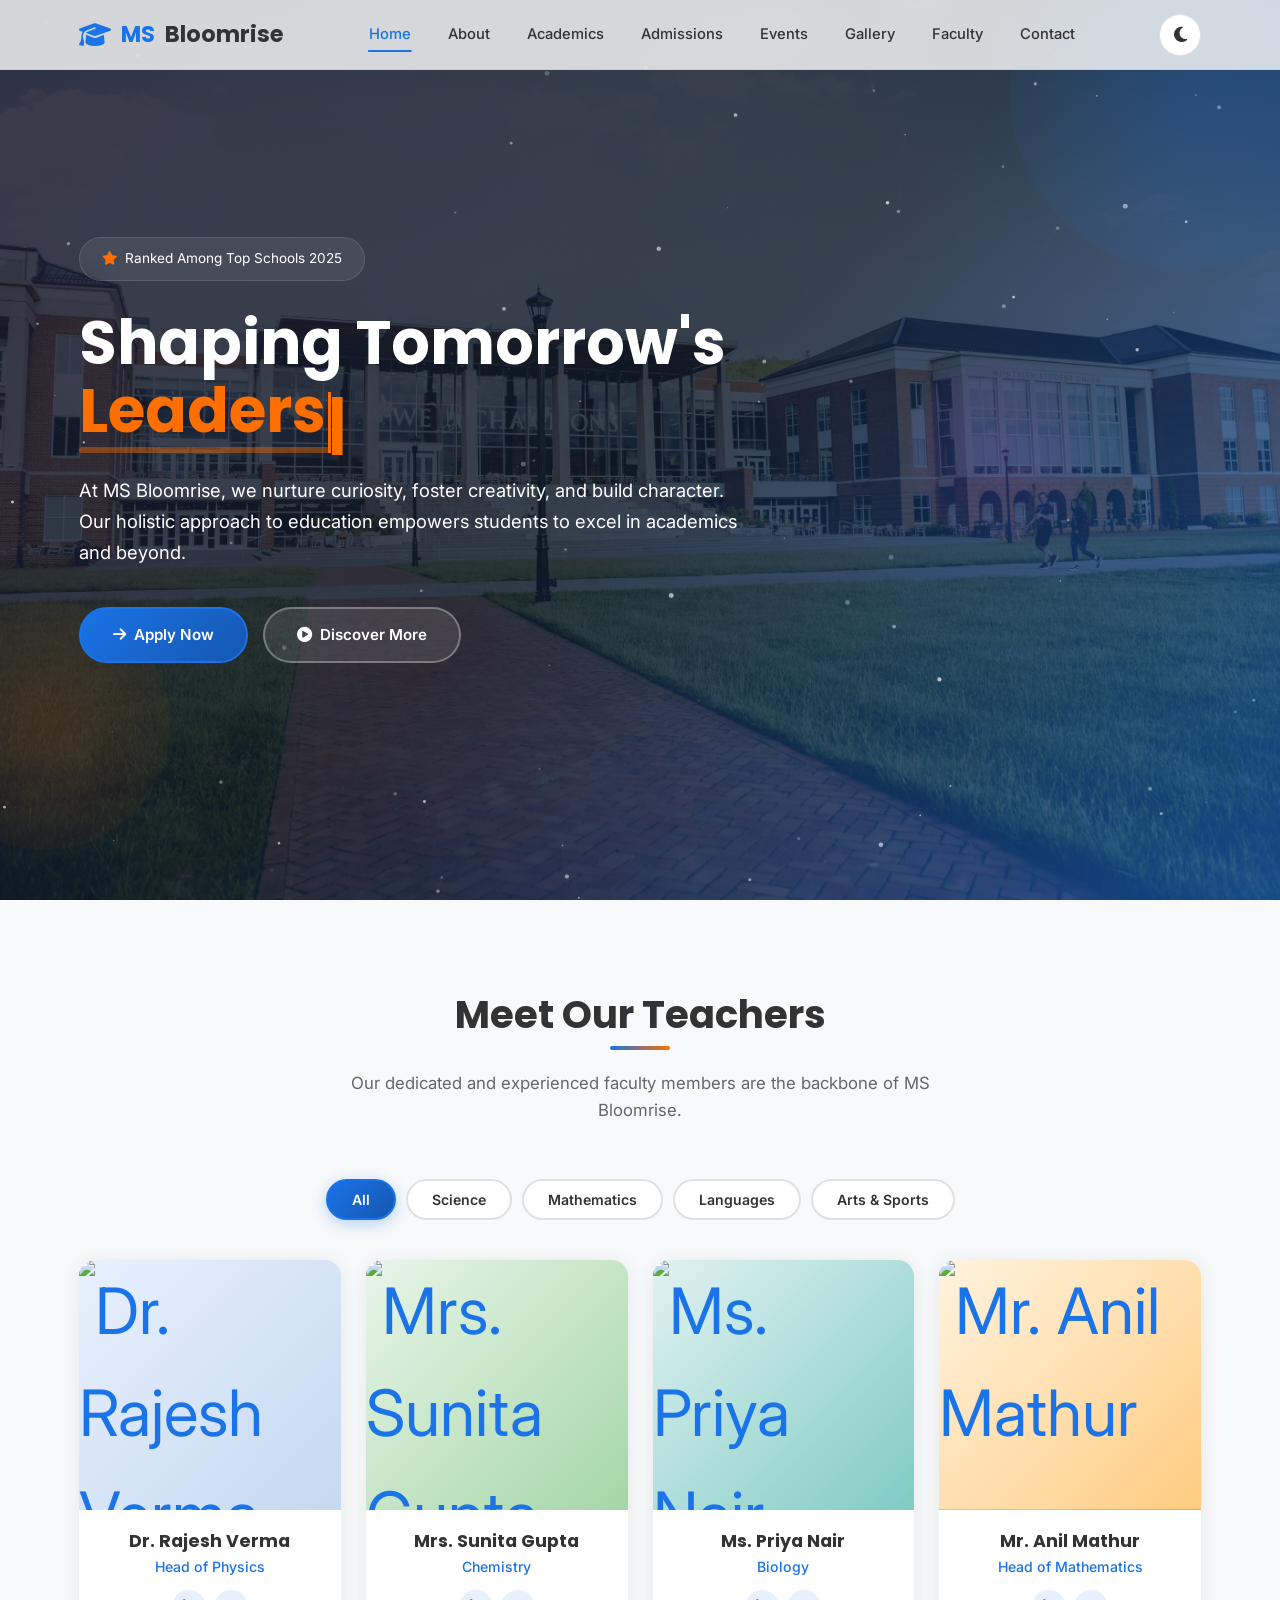
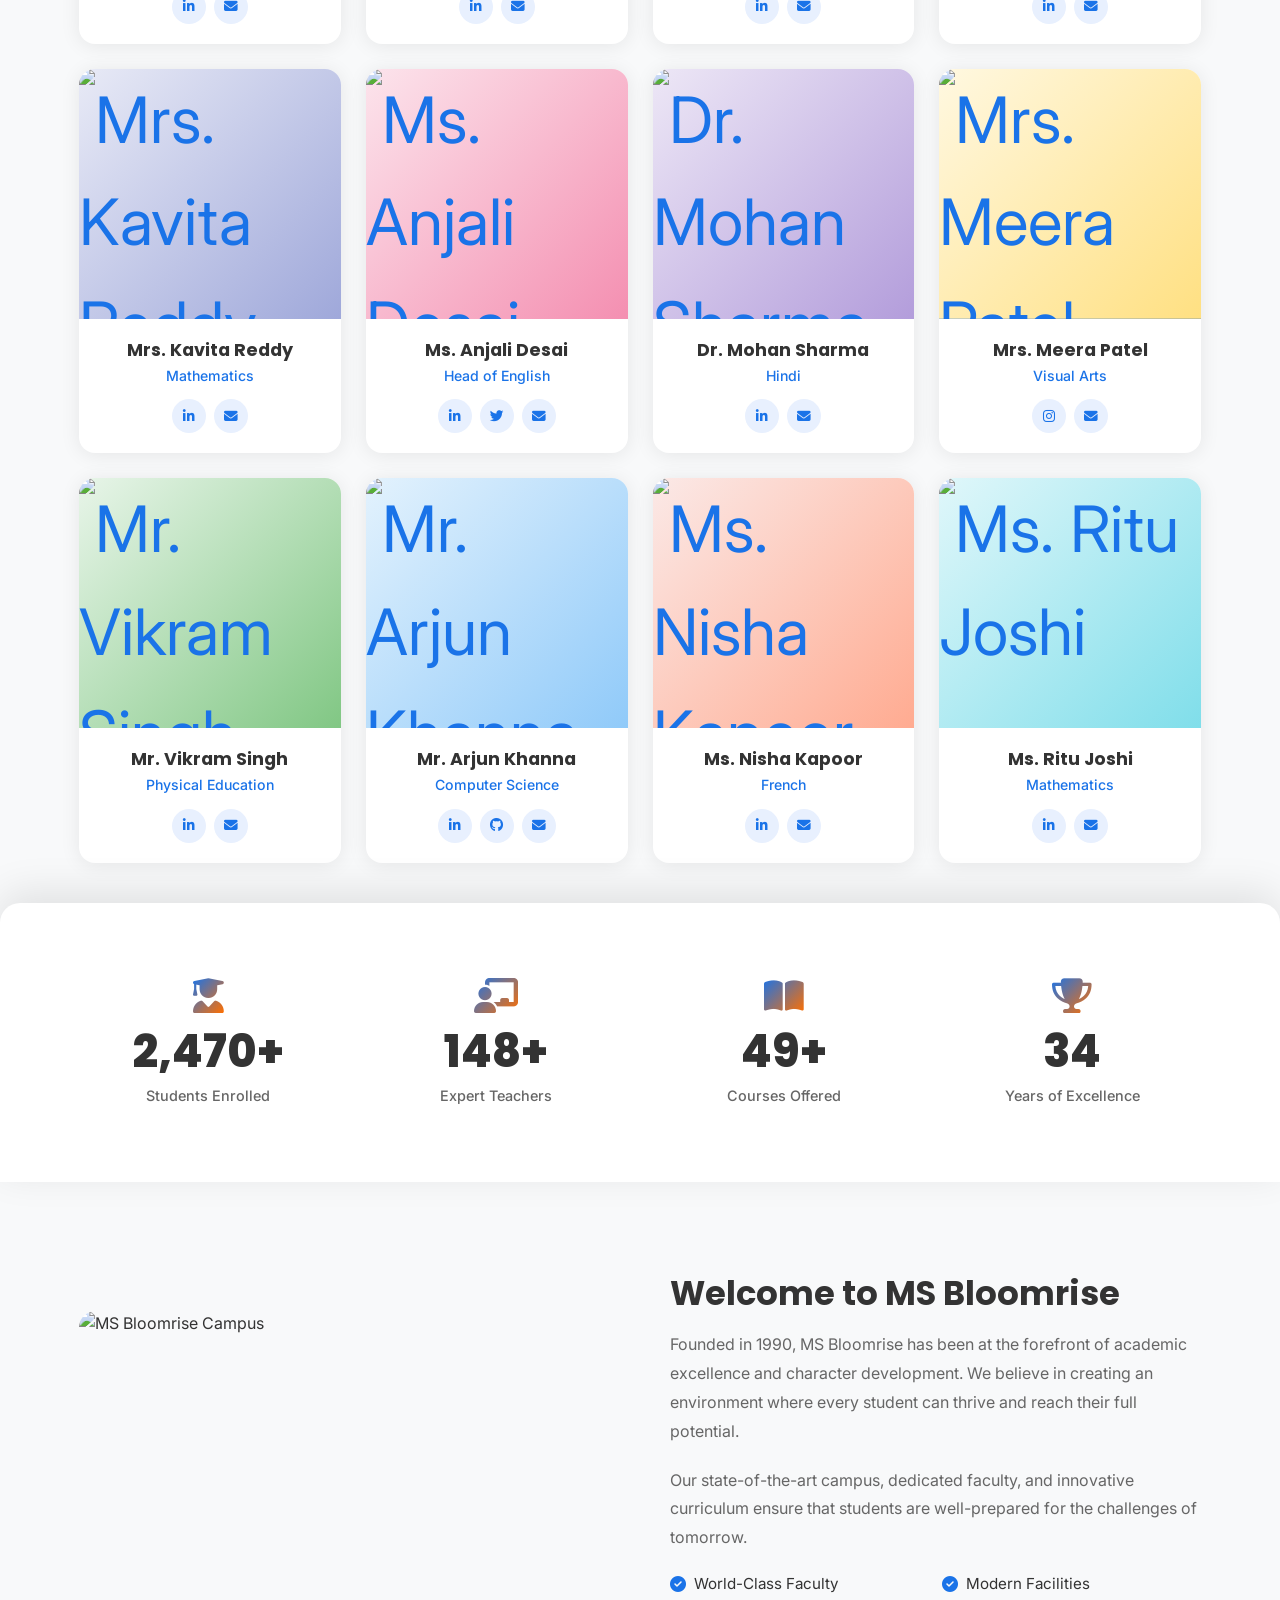
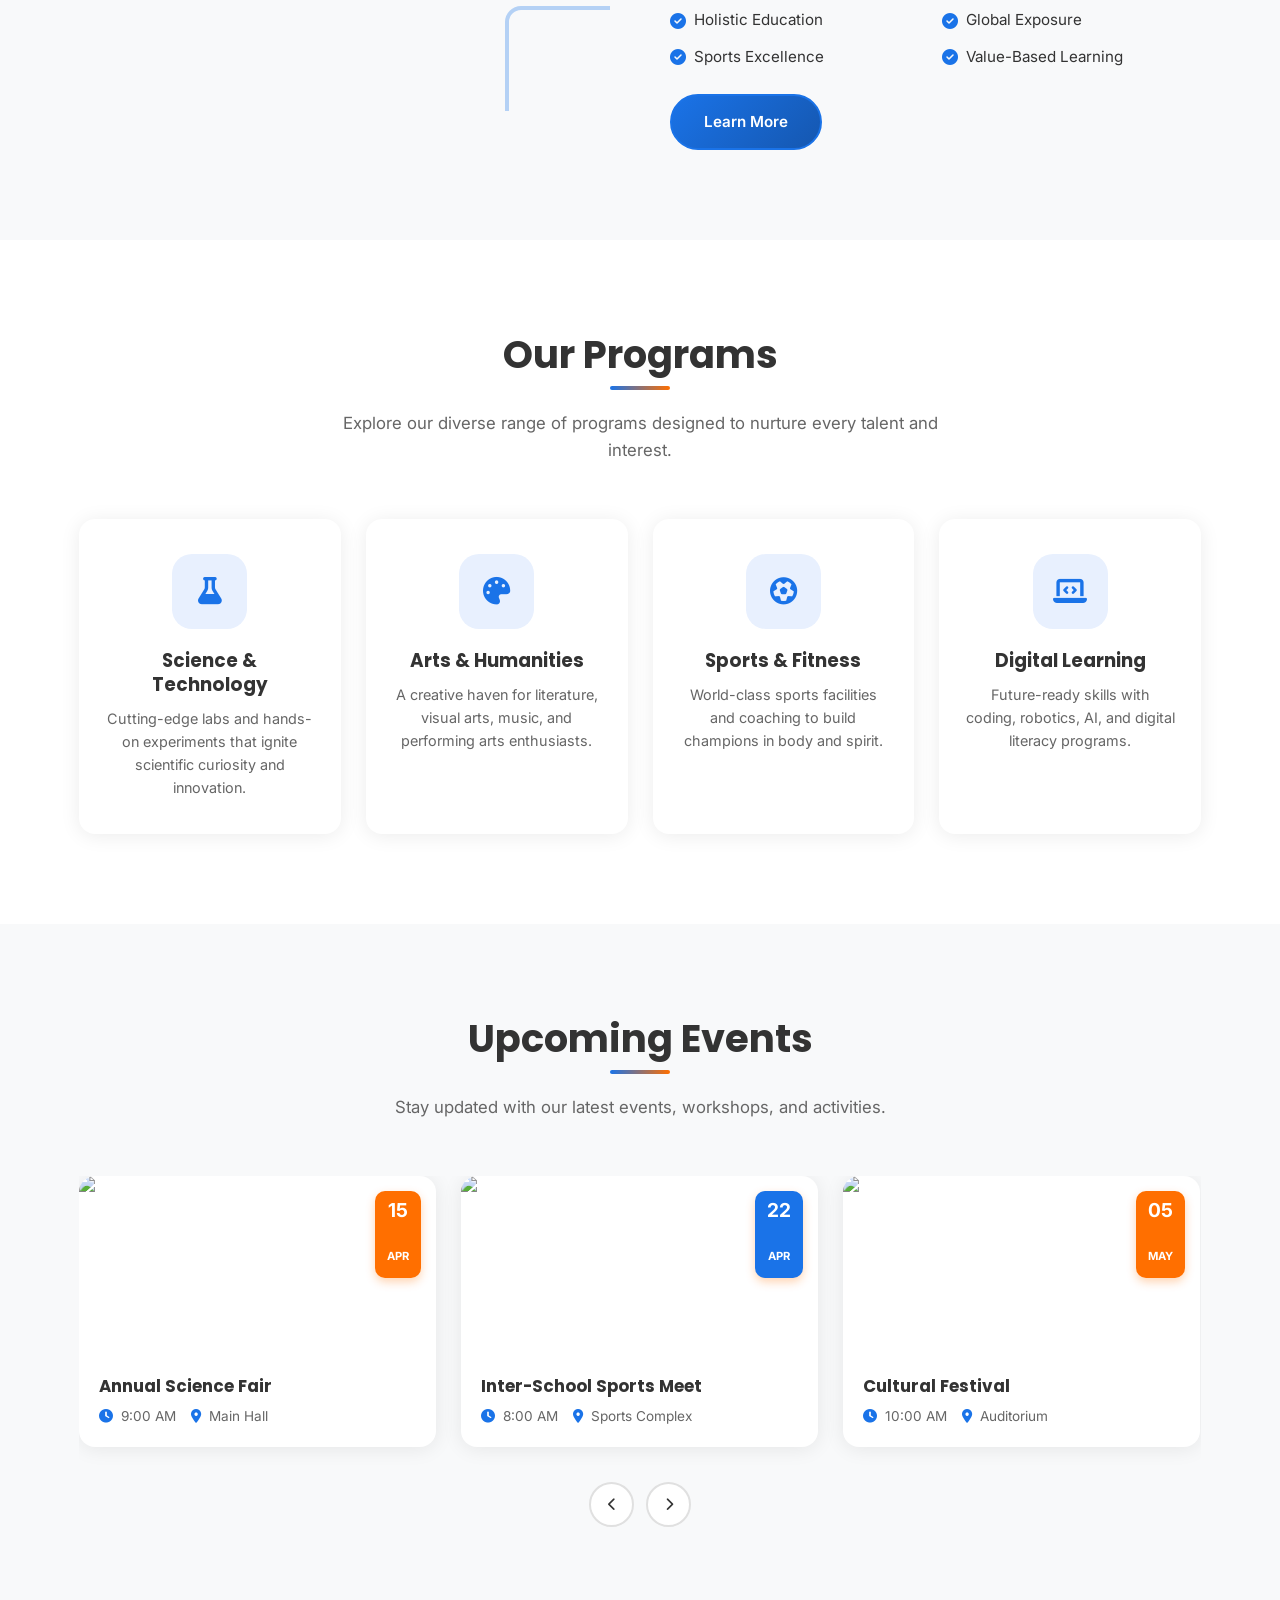
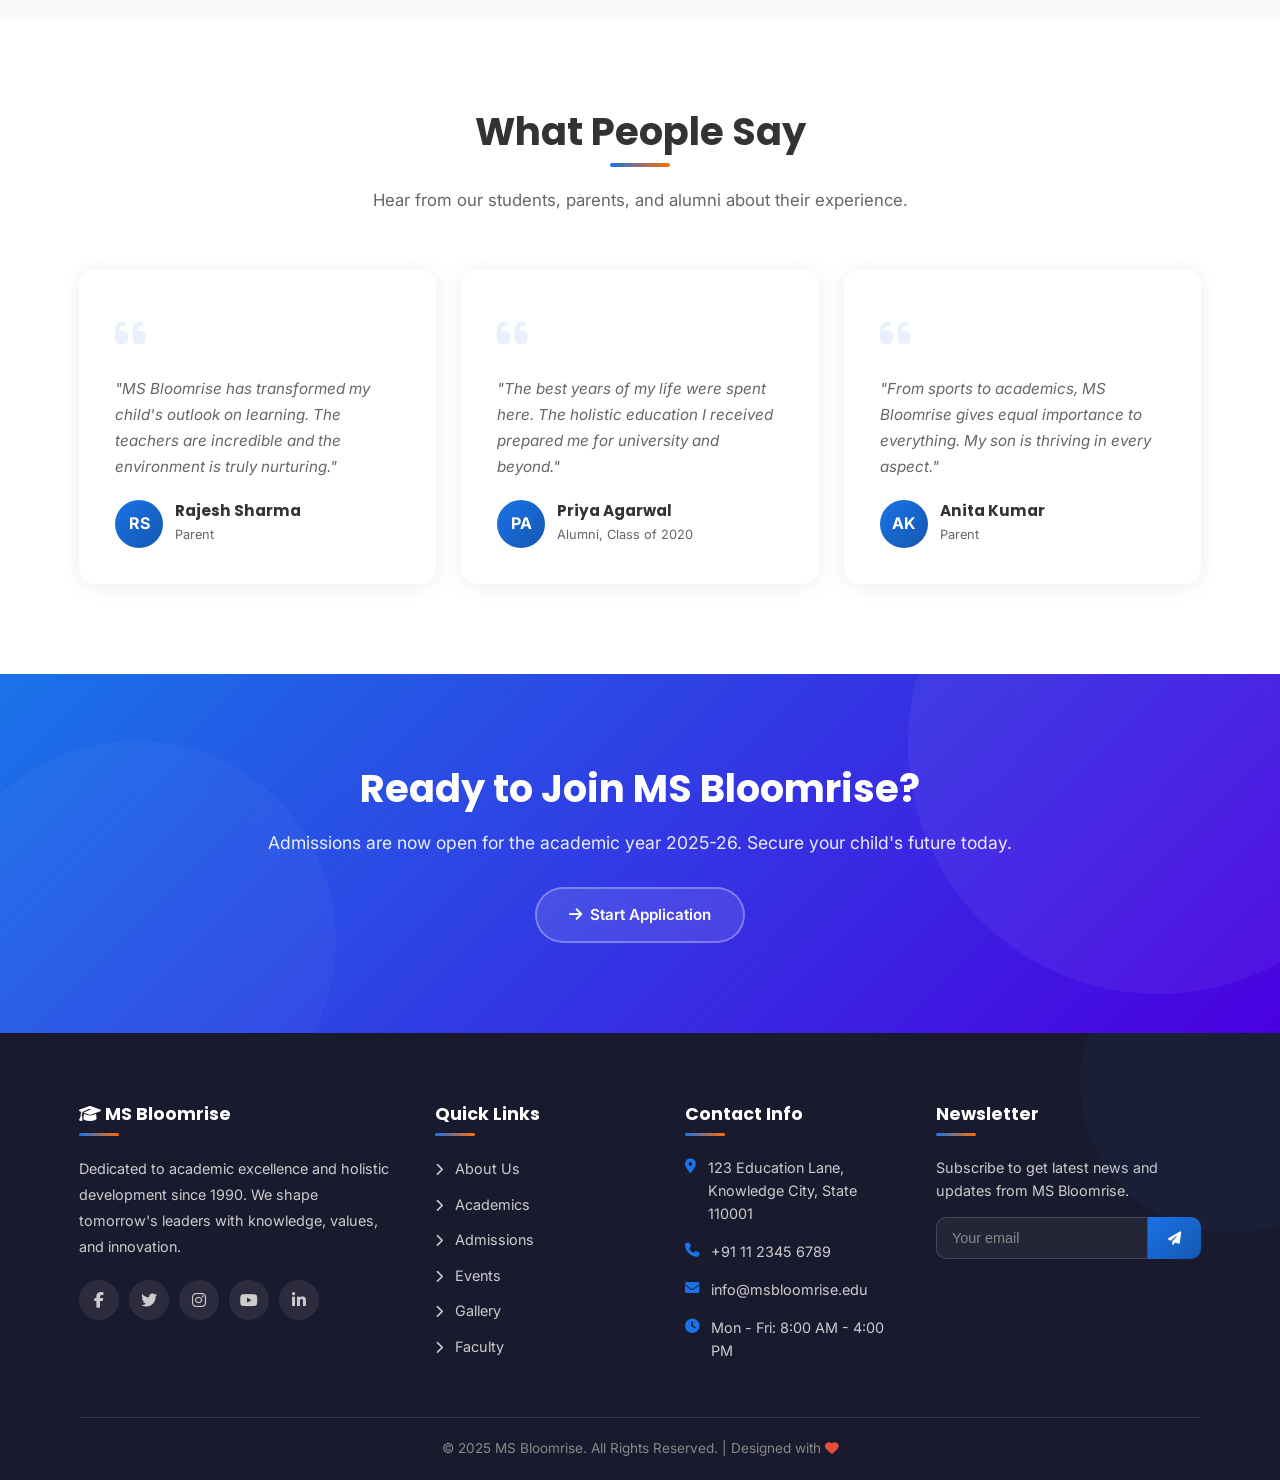
==== commit 51452417: "Update all pages and styles" ====
--- a/index.html
+++ b/index.html
@@ -3,7 +3,7 @@
 <head>
   <meta charset="UTF-8">
   <meta name="viewport" content="width=device-width, initial-scale=1.0">
-  <title>Modern School — Shaping Tomorrow's Leaders</title>
+  <title>MS Bloomrise — Shaping Tomorrow's Leaders</title>
   <link rel="preconnect" href="https://fonts.googleapis.com">
   <link href="https://fonts.googleapis.com/css2?family=Inter:wght@400;500;600;700&family=Poppins:wght@600;700;800&display=swap" rel="stylesheet">
   <link rel="stylesheet" href="https://cdnjs.cloudflare.com/ajax/libs/font-awesome/6.4.0/css/all.min.css">
@@ -14,7 +14,7 @@
   <!-- PRELOADER -->
   <div class="preloader">
     <div class="preloader-spinner"></div>
-    <div class="preloader-text">Modern School</div>
+    <div class="preloader-text">MS Bloomrise</div>
   </div>
 
   <!-- NAVBAR -->
@@ -22,7 +22,7 @@
     <div class="container">
       <a href="index.html" class="nav-logo">
         <i class="fas fa-graduation-cap"></i>
-        Modern<span>School</span>
+        MS<span>Bloomrise</span>
       </a>
       <div class="nav-links">
         <a href="index.html" class="active">Home</a>
@@ -73,7 +73,7 @@
           Ranked Among Top Schools 2025
         </div>
         <h1>Shaping Tomorrow's <span class="highlight"><span class="typed-text" data-words='["Leaders","Innovators","Thinkers","Achievers"]'></span><span class="typed-cursor">|</span></span></h1>
-        <p>At Modern School, we nurture curiosity, foster creativity, and build character. Our holistic approach to education empowers students to excel in academics and beyond.</p>
+        <p>At MS Bloomrise, we nurture curiosity, foster creativity, and build character. Our holistic approach to education empowers students to excel in academics and beyond.</p>
         <div class="hero-buttons">
           <a href="admissions.html" class="btn btn-primary">
             <i class="fas fa-arrow-right"></i> Apply Now
@@ -93,7 +93,7 @@
     <div class="container">
       <div class="section-header reveal">
         <h2>Meet Our Teachers</h2>
-        <p>Our dedicated and experienced faculty members are the backbone of Modern School.</p>
+        <p>Our dedicated and experienced faculty members are the backbone of MS Bloomrise.</p>
       </div>
       <div class="events-filter teachers-filter reveal">
         <button class="filter-btn active" data-filter="all">All</button>
@@ -349,11 +349,11 @@
     <div class="container">
       <div class="about-preview">
         <div class="about-img reveal-left">
-          <img src="https://images.unsplash.com/photo-1580582932707-520aed937b7b?w=600&h=400&fit=crop" alt="Modern School Campus" style="width:100%;height:400px;object-fit:cover;border-radius:16px;">
+          <img src="https://images.unsplash.com/photo-1580582932707-520aed937b7b?w=600&h=400&fit=crop" alt="MS Bloomrise Campus" style="width:100%;height:400px;object-fit:cover;border-radius:16px;">
         </div>
         <div class="about-text reveal-right">
-          <h2>Welcome to Modern School</h2>
-          <p>Founded in 1990, Modern School has been at the forefront of academic excellence and character development. We believe in creating an environment where every student can thrive and reach their full potential.</p>
+          <h2>Welcome to MS Bloomrise</h2>
+          <p>Founded in 1990, MS Bloomrise has been at the forefront of academic excellence and character development. We believe in creating an environment where every student can thrive and reach their full potential.</p>
           <p>Our state-of-the-art campus, dedicated faculty, and innovative curriculum ensure that students are well-prepared for the challenges of tomorrow.</p>
           <ul class="about-features">
             <li><i class="fas fa-check-circle"></i> World-Class Faculty</li>
@@ -509,7 +509,7 @@
       <div class="testimonials-grid stagger-reveal">
         <div class="testimonial-card">
           <div class="quote-icon"><i class="fas fa-quote-left"></i></div>
-          <p>"Modern School has transformed my child's outlook on learning. The teachers are incredible and the environment is truly nurturing."</p>
+          <p>"MS Bloomrise has transformed my child's outlook on learning. The teachers are incredible and the environment is truly nurturing."</p>
           <div class="testimonial-author">
             <div class="testimonial-avatar">RS</div>
             <div>
@@ -531,7 +531,7 @@
         </div>
         <div class="testimonial-card">
           <div class="quote-icon"><i class="fas fa-quote-left"></i></div>
-          <p>"From sports to academics, Modern School gives equal importance to everything. My son is thriving in every aspect."</p>
+          <p>"From sports to academics, MS Bloomrise gives equal importance to everything. My son is thriving in every aspect."</p>
           <div class="testimonial-author">
             <div class="testimonial-avatar">AK</div>
             <div>
@@ -547,7 +547,7 @@
   <!-- CTA BANNER -->
   <section class="cta-banner">
     <div class="container reveal-scale">
-      <h2>Ready to Join Modern School?</h2>
+      <h2>Ready to Join MS Bloomrise?</h2>
       <p>Admissions are now open for the academic year 2025-26. Secure your child's future today.</p>
       <a href="admissions.html" class="btn btn-secondary"><i class="fas fa-arrow-right"></i> Start Application</a>
     </div>
@@ -558,7 +558,7 @@
     <div class="container">
       <div class="footer-grid">
         <div class="footer-col footer-about">
-          <h3><i class="fas fa-graduation-cap"></i> Modern School</h3>
+          <h3><i class="fas fa-graduation-cap"></i> MS Bloomrise</h3>
           <p>Dedicated to academic excellence and holistic development since 1990. We shape tomorrow's leaders with knowledge, values, and innovation.</p>
           <div class="footer-social">
             <a href="#"><i class="fab fa-facebook-f"></i></a>
@@ -584,13 +584,13 @@
           <ul class="footer-contact">
             <li><i class="fas fa-map-marker-alt"></i> 123 Education Lane, Knowledge City, State 110001</li>
             <li><i class="fas fa-phone"></i> +91 11 2345 6789</li>
-            <li><i class="fas fa-envelope"></i> info@modernschool.edu</li>
+            <li><i class="fas fa-envelope"></i> info@msbloomrise.edu</li>
             <li><i class="fas fa-clock"></i> Mon - Fri: 8:00 AM - 4:00 PM</li>
           </ul>
         </div>
         <div class="footer-col footer-newsletter">
           <h3>Newsletter</h3>
-          <p>Subscribe to get latest news and updates from Modern School.</p>
+          <p>Subscribe to get latest news and updates from MS Bloomrise.</p>
           <form class="newsletter-form" onsubmit="event.preventDefault(); alert('Subscribed successfully!');">
             <input type="email" placeholder="Your email" required>
             <button type="submit"><i class="fas fa-paper-plane"></i></button>
@@ -598,7 +598,7 @@
         </div>
       </div>
       <div class="footer-bottom">
-        <p>&copy; 2025 Modern School. All Rights Reserved. | Designed with <i class="fas fa-heart" style="color: #e74c3c;"></i></p>
+        <p>&copy; 2025 MS Bloomrise. All Rights Reserved. | Designed with <i class="fas fa-heart" style="color: #e74c3c;"></i></p>
       </div>
     </div>
   </footer>
--- a/css/style.css
+++ b/css/style.css
@@ -1,5 +1,5 @@
 /* ============================================
-   Modern School Website - Complete Stylesheet
+   MS Bloomrise Website - Complete Stylesheet
    ENHANCED: Animations, Glassmorphism, Modern FX
    ============================================ */
 
